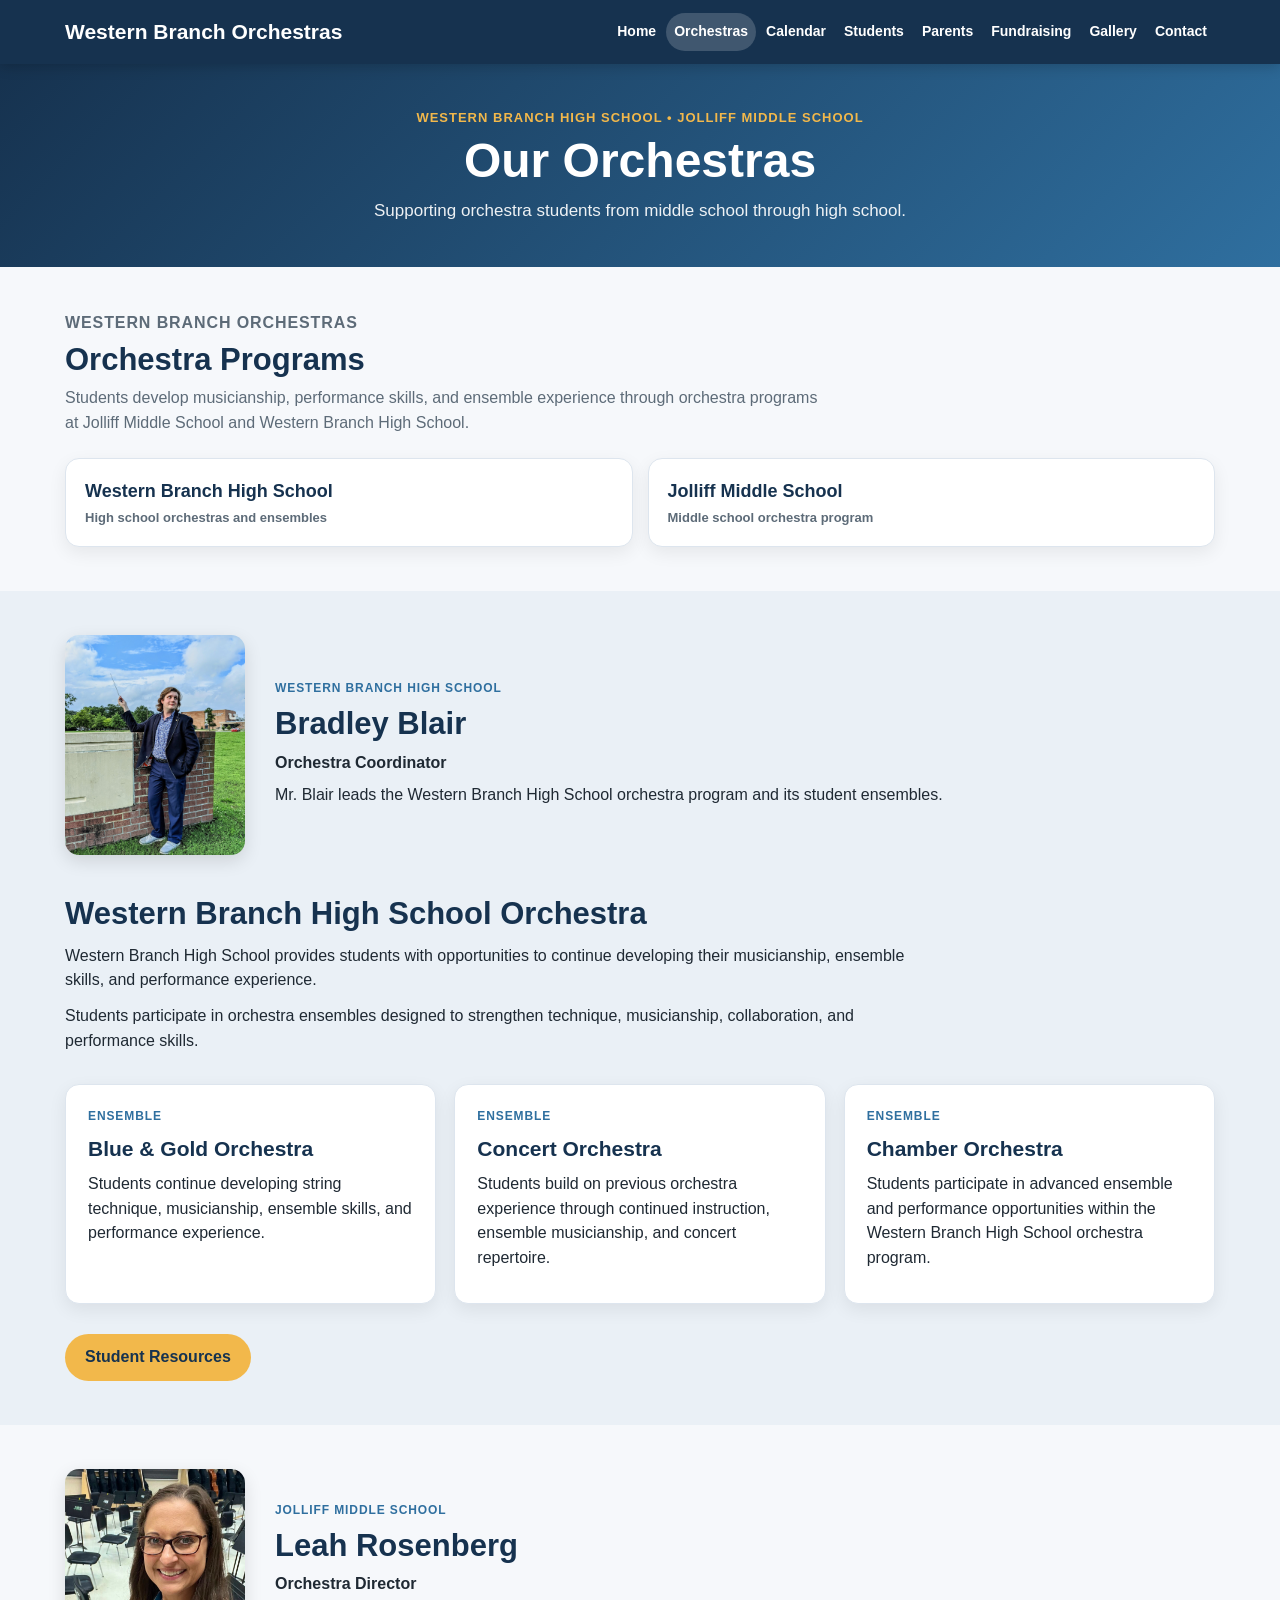
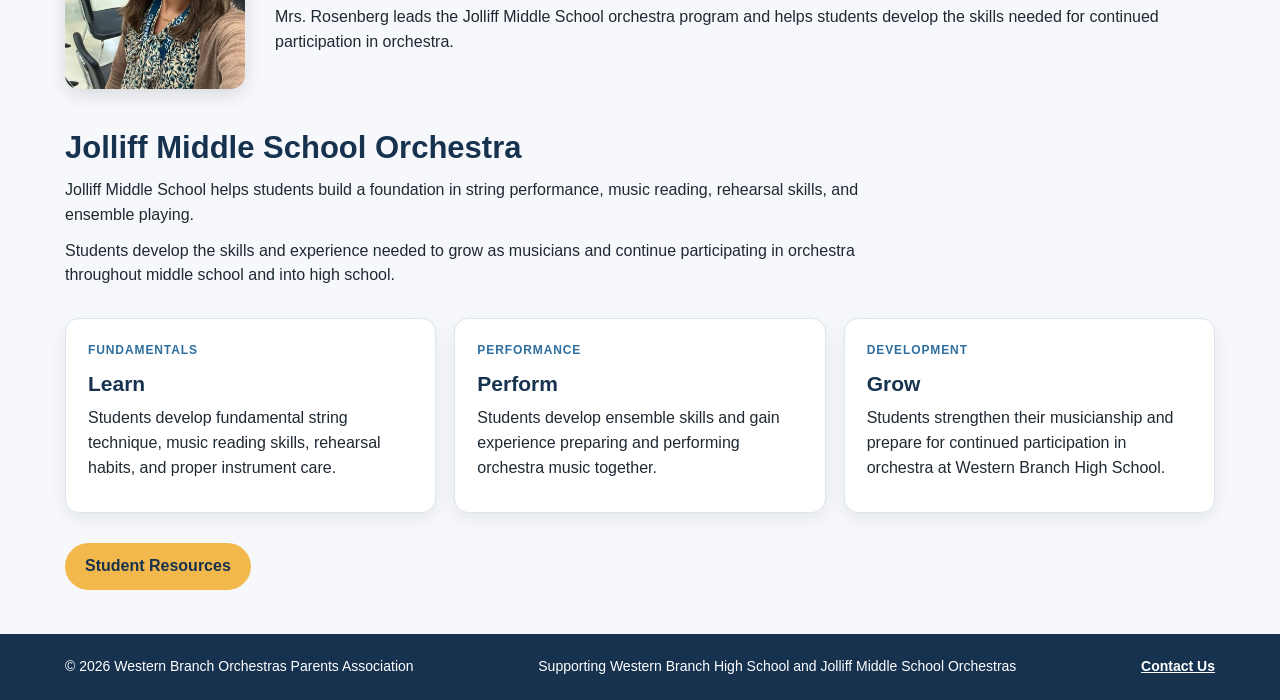
==== about.html @ 6fc70c2a "Update about.html" ====
<!DOCTYPE html>
<html lang="en">

<head>
  <meta charset="UTF-8">
  <meta name="viewport" content="width=device-width, initial-scale=1.0">

  <title>Our Orchestras | Western Branch Orchestras</title>

  <meta
    name="description"
    content="Learn about the Western Branch High School and Jolliff Middle School orchestra programs in Chesapeake, Virginia."
  >

  <link rel="stylesheet" href="css/style.css">

  <style>

    /* ========================================
       ORCHESTRAS PAGE
    ======================================== */

    #wbhs,
    #jolliff {
      scroll-margin-top: 90px;
    }


    /* DIRECTOR SECTION */

    .director-section {
      display: grid;
      grid-template-columns: 180px 1fr;
      gap: 30px;
      align-items: center;
      margin-bottom: 40px;
    }

    .director-photo {
      display: block;
      width: 180px;
      height: 220px;
      object-fit: cover;
      object-position: center;
      border-radius: 14px;
      box-shadow: 0 6px 18px rgba(0, 0, 0, 0.12);
    }

    .director-info h2 {
      margin-top: 5px;
      margin-bottom: 8px;
    }

    .director-info p {
      margin-top: 6px;
      margin-bottom: 8px;
    }

    .director-title {
      font-weight: 700;
    }


    /* PROGRAM INTRO */

    .program-intro {
      max-width: 850px;
      margin-bottom: 30px;
    }

    .program-intro h2 {
      margin-bottom: 12px;
    }


    /* SECTION ACTION */

    .section-action {
      margin-top: 30px;
    }


    /* MOBILE */

    @media (max-width: 650px) {

      #wbhs,
      #jolliff {
        scroll-margin-top: 75px;
      }

      .director-section {
        grid-template-columns: 1fr;
        gap: 18px;
        align-items: start;
        margin-bottom: 30px;
      }

      .director-photo {
        width: 150px;
        height: 185px;
      }

      .director-info h2 {
        font-size: 1.6rem;
      }

    }

  </style>

</head>


<body>


<!-- ========================================
     HEADER
======================================== -->

<header>

  <div class="container header-container">

    <a class="site-title" href="index.html">
      Western Branch Orchestras
    </a>

    <button
      class="menu-toggle"
      onclick="toggleMenu()"
      aria-label="Toggle navigation menu"
      aria-controls="mainNav"
    >
      ☰ Menu
    </button>

    <nav id="mainNav">

      <ul>
        <li><a href="index.html">Home</a></li>
        <li><a class="active" href="about.html">Orchestras</a></li>
        <li><a href="calendar.html">Calendar</a></li>
        <li><a href="students.html">Students</a></li>
        <li><a href="parents.html">Parents</a></li>
        <li><a href="fundraising.html">Fundraising</a></li>
        <li><a href="gallery.html">Gallery</a></li>
        <li><a href="contact.html">Contact</a></li>
      </ul>

    </nav>

  </div>

</header>


<!-- ========================================
     PAGE BANNER
======================================== -->

<section class="page-banner">

  <div class="container">

    <p class="eyebrow">
      Western Branch High School • Jolliff Middle School
    </p>

    <h1>Our Orchestras</h1>

    <p>
      Supporting orchestra students from middle school
      through high school.
    </p>

  </div>

</section>


<main>


  <!-- ========================================
       PROGRAM SELECTION
  ======================================== -->

  <section class="content">

    <div class="container">

      <div class="section-heading">

        <p class="card-label">
          Western Branch Orchestras
        </p>

        <h2>Orchestra Programs</h2>

        <p>
          Students develop musicianship, performance skills,
          and ensemble experience through orchestra programs
          at Jolliff Middle School and Western Branch High School.
        </p>

      </div>


      <div class="quick-links">

        <a href="#wbhs" class="quick-box">

          <span>
            Western Branch High School
          </span>

          <small>
            High school orchestras and ensembles
          </small>

        </a>


        <a href="#jolliff" class="quick-box">

          <span>
            Jolliff Middle School
          </span>

          <small>
            Middle school orchestra program
          </small>

        </a>

      </div>

    </div>

  </section>


  <!-- ========================================
       WESTERN BRANCH HIGH SCHOOL
  ======================================== -->

  <section id="wbhs" class="content alt-bg">

    <div class="container">


      <!-- DIRECTOR -->

      <div class="director-section">

        <img
          class="director-photo"
          src="images/bradley-blair.jpg"
          alt="Bradley Blair, Western Branch High School Orchestra Coordinator"
          loading="lazy"
        >

        <div class="director-info">

          <p class="card-label">
            Western Branch High School
          </p>

          <h2>Bradley Blair</h2>

          <p class="director-title">
            Orchestra Coordinator
          </p>

          <p>
            Mr. Blair leads the Western Branch High School
            orchestra program and its student ensembles.
          </p>

        </div>

      </div>


      <!-- PROGRAM DESCRIPTION -->

      <div class="program-intro">

        <h2>Western Branch High School Orchestra</h2>

        <p>
          Western Branch High School provides students with
          opportunities to continue developing their musicianship,
          ensemble skills, and performance experience.
        </p>

        <p>
          Students participate in orchestra ensembles designed
          to strengthen technique, musicianship, collaboration,
          and performance skills.
        </p>

      </div>


      <!-- ENSEMBLES -->

      <div class="cards">


        <article class="card">

          <p class="card-label">
            Ensemble
          </p>

          <h3>Blue &amp; Gold Orchestra</h3>

          <p>
            Students continue developing string technique,
            musicianship, ensemble skills, and performance
            experience.
          </p>

        </article>


        <article class="card">

          <p class="card-label">
            Ensemble
          </p>

          <h3>Concert Orchestra</h3>

          <p>
            Students build on previous orchestra experience
            through continued instruction, ensemble musicianship,
            and concert repertoire.
          </p>

        </article>


        <article class="card">

          <p class="card-label">
            Ensemble
          </p>

          <h3>Chamber Orchestra</h3>

          <p>
            Students participate in advanced ensemble and
            performance opportunities within the Western Branch
            High School orchestra program.
          </p>

        </article>


      </div>


      <div class="section-action">

        <a class="button" href="students.html">
          Student Resources
        </a>

      </div>


    </div>

  </section>


  <!-- ========================================
       JOLLIFF MIDDLE SCHOOL
  ======================================== -->

  <section id="jolliff" class="content">

    <div class="container">


      <!-- DIRECTOR -->

      <div class="director-section">

        <img
          class="director-photo"
          src="images/leah-rosenberg.jpg"
          alt="Leah Rosenberg, Jolliff Middle School Orchestra Director"
          loading="lazy"
        >

        <div class="director-info">

          <p class="card-label">
            Jolliff Middle School
          </p>

          <h2>Leah Rosenberg</h2>

          <p class="director-title">
            Orchestra Director
          </p>

          <p>
            Mrs. Rosenberg leads the Jolliff Middle School
            orchestra program and helps students develop the
            skills needed for continued participation in orchestra.
          </p>

        </div>

      </div>


      <!-- PROGRAM DESCRIPTION -->

      <div class="program-intro">

        <h2>Jolliff Middle School Orchestra</h2>

        <p>
          Jolliff Middle School helps students build a foundation
          in string performance, music reading, rehearsal skills,
          and ensemble playing.
        </p>

        <p>
          Students develop the skills and experience needed
          to grow as musicians and continue participating in
          orchestra throughout middle school and into high school.
        </p>

      </div>


      <!-- PROGRAM AREAS -->

      <div class="cards">


        <article class="card">

          <p class="card-label">
            Fundamentals
          </p>

          <h3>Learn</h3>

          <p>
            Students develop fundamental string technique,
            music reading skills, rehearsal habits, and proper
            instrument care.
          </p>

        </article>


        <article class="card">

          <p class="card-label">
            Performance
          </p>

          <h3>Perform</h3>

          <p>
            Students develop ensemble skills and gain experience
            preparing and performing orchestra music together.
          </p>

        </article>


        <article class="card">

          <p class="card-label">
            Development
          </p>

          <h3>Grow</h3>

          <p>
            Students strengthen their musicianship and prepare
            for continued participation in orchestra at
            Western Branch High School.
          </p>

        </article>


      </div>


      <div class="section-action">

        <a class="button" href="students.html">
          Student Resources
        </a>

      </div>


    </div>

  </section>


</main>


<!-- ========================================
     FOOTER
======================================== -->

<footer>

  <div class="container footer-container">

    <p>
      © 2026 Western Branch Orchestras Parents Association
    </p>

    <p>
      Supporting Western Branch High School and
      Jolliff Middle School Orchestras
    </p>

    <p>
      <a href="contact.html">
        Contact Us
      </a>
    </p>

  </div>

</footer>


<script src="js/script.js"></script>


</body>

</html>
---- css/style.css ----
:root {
  --navy: #16324f;
  --blue: #2f6f9f;
  --gold: #f2b84b;
  --light: #f6f8fb;
  --white: #ffffff;
  --text: #1f2933;
  --muted: #5d6b78;
  --border: #dde5ee;

  --shadow: 0 6px 18px rgba(0, 0, 0, 0.07);
  --shadow-hover: 0 12px 26px rgba(0, 0, 0, 0.11);

  --radius: 14px;
}


/* ========================================
   GLOBAL
======================================== */

* {
  margin: 0;
  padding: 0;
  box-sizing: border-box;
}

html {
  scroll-behavior: smooth;
}

body {
  font-family: Arial, Helvetica, sans-serif;
  line-height: 1.55;
  background: var(--light);
  color: var(--text);
}

img {
  max-width: 100%;
  height: auto;
  display: block;
}

a {
  color: var(--blue);
}

p {
  margin-bottom: 11px;
}

.container {
  width: 92%;
  max-width: 1150px;
  margin: 0 auto;
}

section[id] {
  scroll-margin-top: 90px;
}


/* ========================================
   HEADER
======================================== */

header {
  background: var(--navy);
  color: var(--white);
  position: sticky;
  top: 0;
  z-index: 1000;
  box-shadow: 0 3px 12px rgba(0, 0, 0, 0.18);
}

.header-container {
  display: flex;
  align-items: center;
  justify-content: space-between;
  gap: 22px;
  padding: 13px 0;
}

.site-title {
  color: var(--white);
  text-decoration: none;
  font-size: 21px;
  font-weight: 800;
  line-height: 1.2;
  white-space: nowrap;
}

nav {
  margin-left: auto;
}

nav ul {
  display: flex;
  align-items: center;
  justify-content: flex-end;
  list-style: none;
  gap: 2px;
}

nav a {
  display: block;
  color: var(--white);
  text-decoration: none;
  font-size: 14px;
  font-weight: 700;
  padding: 8px;
  border-radius: 999px;
  white-space: nowrap;
}

nav a.active {
  background: rgba(255, 255, 255, 0.18);
}

.menu-toggle {
  display: none;
  background: var(--white);
  color: var(--navy);
  border: none;
  padding: 9px 14px;
  border-radius: 999px;
  font-weight: 800;
  cursor: pointer;
}


/* ========================================
   HERO
======================================== */

.hero {
  background: linear-gradient(
    135deg,
    #16324f,
    #234f76
  );
  color: var(--white);
  padding: 68px 0;
}

.hero-grid {
  display: grid;
  grid-template-columns: 1.25fr 1fr;
  gap: 38px;
  align-items: center;
}

.hero-text {
  min-width: 0;
}

.eyebrow {
  color: var(--gold);
  font-size: 14px;
  font-weight: 800;
  text-transform: uppercase;
  letter-spacing: 1px;
  margin-bottom: 9px;
}

.hero h1 {
  max-width: 760px;
  font-size: clamp(40px, 5.5vw, 62px);
  line-height: 1.04;
  margin-bottom: 16px;
}

.hero-subtitle {
  max-width: 700px;
  font-size: 18px;
  line-height: 1.55;
  color: rgba(255, 255, 255, 0.94);
  margin-bottom: 23px;
}

.hero-buttons {
  display: flex;
  gap: 12px;
  flex-wrap: wrap;
}


/* ========================================
   HOME HERO PHOTO
======================================== */

.home-hero-photo {
  overflow: hidden;
  border-radius: var(--radius);
  background: var(--white);
  box-shadow: 0 12px 30px rgba(0, 0, 0, 0.18);
}

.home-hero-photo img {
  display: block;
  width: 100%;
  height: 330px;
  object-fit: cover;
  object-position: center;
}


/* ========================================
   HERO CARD
======================================== */

.hero-card {
  background: rgba(255, 255, 255, 0.97);
  color: var(--text);
  padding: 25px;
  border-radius: var(--radius);
  box-shadow: 0 12px 30px rgba(0, 0, 0, 0.16);
  border-top: 5px solid var(--gold);
}

.hero-card h2 {
  color: var(--navy);
  font-size: 24px;
  line-height: 1.25;
  margin-bottom: 11px;
}

.hero-card p {
  color: var(--text);
}

.hero-card .card-label {
  color: var(--blue);
}

.hero-card .small-text {
  color: var(--muted);
}


/* ========================================
   BUTTONS
======================================== */

.button,
form button {
  display: inline-block;
  background: var(--gold);
  color: var(--navy);
  padding: 11px 20px;
  text-decoration: none;
  border-radius: 999px;
  font-weight: 800;
  border: none;
  cursor: pointer;
}

.button.secondary {
  background: var(--white);
  color: var(--navy);
}


/* ========================================
   PAGE BANNERS
======================================== */

.page-banner {
  background: linear-gradient(
    135deg,
    var(--navy),
    var(--blue)
  );
  color: var(--white);
  padding: 44px 0;
  text-align: center;
}

.page-banner .container {
  max-width: 900px;
}

.page-banner h1,
.page-banner h2 {
  font-size: clamp(34px, 5vw, 48px);
  line-height: 1.1;
  margin-bottom: 10px;
}

.page-banner p {
  font-size: 17px;
  line-height: 1.5;
  color: rgba(255, 255, 255, 0.92);
  margin-bottom: 0;
}

.page-banner .eyebrow {
  color: var(--gold);
  font-size: 13px;
  margin-bottom: 8px;
}


/* ========================================
   CONTENT
======================================== */

.content {
  padding: 44px 0;
}

.alt-bg {
  background: #eaf0f6;
}

.section-heading {
  max-width: 760px;
  margin-bottom: 22px;
}

.section-heading h2,
.content h2 {
  color: var(--navy);
  font-size: 31px;
  line-height: 1.2;
  margin-bottom: 8px;
}

.section-heading p {
  color: var(--muted);
  font-size: 16px;
}

.split-section {
  display: grid;
  grid-template-columns: 1.45fr 1fr;
  gap: 30px;
  align-items: start;
}

.content ul {
  margin-top: 8px;
  margin-bottom: 13px;
  padding-left: 22px;
}

.content li {
  margin-bottom: 5px;
}


/* ========================================
   CARDS
======================================== */

.cards {
  display: grid;
  grid-template-columns: repeat(auto-fit, minmax(245px, 1fr));
  gap: 18px;
}

.card,
.info-box {
  background: var(--white);
  padding: 22px;
  border-radius: var(--radius);
  box-shadow: var(--shadow);
  border: 1px solid var(--border);
}

.card h3,
.info-box h3 {
  color: var(--navy);
  margin-bottom: 9px;
  font-size: 21px;
  line-height: 1.3;
}

.card p,
.info-box p {
  margin-bottom: 10px;
}

.card a:not(.button) {
  font-weight: 700;
}

.card-label {
  color: var(--blue);
  font-weight: 800;
  text-transform: uppercase;
  font-size: 12px;
  letter-spacing: 0.9px;
  margin-bottom: 5px;
}

.card ul,
.info-box ul {
  padding-left: 20px;
}

.card li,
.info-box li {
  margin-bottom: 6px;
}

.info-box {
  border-top: 5px solid var(--gold);
}

.small-text {
  color: var(--muted);
  font-size: 14px;
}


/* ========================================
   DESKTOP HOVER EFFECTS
======================================== */

@media (hover: hover) and (pointer: fine) {

  nav a {
    transition:
      background 0.2s ease,
      transform 0.2s ease;
  }

  nav a:hover {
    background: rgba(255, 255, 255, 0.11);
  }

  .button,
  form button {
    transition:
      transform 0.2s ease,
      box-shadow 0.2s ease,
      background 0.2s ease;
  }

  .button:hover,
  form button:hover {
    transform: translateY(-2px);
    background: #ffd06b;
    box-shadow: 0 5px 14px rgba(0, 0, 0, 0.12);
  }

  .button.secondary:hover {
    background: #f5f7fa;
  }

  .card {
    transition:
      transform 0.2s ease,
      box-shadow 0.2s ease,
      border-color 0.2s ease;
  }

  .card:hover {
    transform: translateY(-3px);
    box-shadow: var(--shadow-hover);
    border-color: #cad7e3;
  }

  .quick-box {
    transition:
      transform 0.2s ease,
      box-shadow 0.2s ease,
      border-color 0.2s ease;
  }

  .quick-box:hover {
    transform: translateY(-3px);
    box-shadow: var(--shadow-hover);
    border-color: var(--blue);
  }

  .event-card {
    transition:
      transform 0.2s ease,
      box-shadow 0.2s ease;
  }

  .event-card:hover {
    transform: translateY(-2px);
    box-shadow: var(--shadow-hover);
  }

  .gallery-item {
    transition:
      transform 0.2s ease,
      box-shadow 0.2s ease;
  }

  .gallery-item:hover {
    transform: translateY(-3px);
    box-shadow: var(--shadow-hover);
  }

}


/* ========================================
   LEADERSHIP LIST
======================================== */

.leadership-list {
  display: grid;
  grid-template-columns: repeat(3, 1fr);
  gap: 20px 30px;
}

.leadership-list p {
  margin-bottom: 0;
}

.leadership-list strong {
  color: var(--navy);
}


/* ========================================
   QUICK LINKS
======================================== */

.quick-links {
  display: grid;
  grid-template-columns: repeat(auto-fit, minmax(220px, 1fr));
  gap: 15px;
}

.quick-box {
  background: var(--white);
  color: var(--navy);
  text-decoration: none;
  padding: 19px;
  border-radius: var(--radius);
  font-weight: 800;
  box-shadow: var(--shadow);
  border: 1px solid var(--border);
}

.quick-box span {
  display: block;
  font-size: 18px;
  margin-bottom: 3px;
}

.quick-box small {
  display: block;
  color: var(--muted);
  font-size: 13px;
  font-weight: 600;
  line-height: 1.35;
}


/* ========================================
   CALENDAR
======================================== */

.event-list {
  display: grid;
  gap: 14px;
}

.event-card {
  display: grid;
  grid-template-columns: 84px 1fr;
  gap: 18px;
  background: var(--white);
  border-radius: var(--radius);
  padding: 18px;
  box-shadow: var(--shadow);
  border: 1px solid var(--border);
}

.event-date-box {
  width: 84px;
  background: var(--navy);
  color: var(--white);
  border-radius: 12px;
  text-align: center;
  overflow: hidden;
  align-self: start;
}

.event-date-box .month {
  display: block;
  background: var(--gold);
  color: var(--navy);
  font-weight: 900;
  padding: 4px;
  text-transform: uppercase;
}

.event-date-box .day {
  display: block;
  font-size: 33px;
  font-weight: 900;
  padding: 7px 9px;
}

.event-details h3 {
  color: var(--navy);
  font-size: 22px;
  margin-bottom: 6px;
}

.event-details p {
  margin-bottom: 5px;
}


/* ========================================
   GALLERY
======================================== */

.gallery-grid {
  display: grid;
  grid-template-columns: repeat(2, 1fr);
  gap: 20px;
  margin-top: 26px;
}

.gallery-item {
  margin: 0;
  background: var(--white);
  border-radius: var(--radius);
  overflow: hidden;
  box-shadow: var(--shadow);
  border: 1px solid var(--border);
}

.gallery-item img {
  display: block;
  width: 100%;
  height: 300px;
  object-fit: cover;
  object-position: center;
}

.gallery-item figcaption {
  padding: 14px 16px;
  font-weight: 800;
  color: var(--navy);
  text-align: center;
}


/* ========================================
   FORMS
======================================== */

form {
  display: flex;
  flex-direction: column;
}

form label {
  margin-top: 12px;
  margin-bottom: 5px;
  font-weight: 800;
  color: var(--navy);
}

form input,
form textarea,
form select {
  width: 100%;
  padding: 12px;
  border: 1px solid var(--border);
  border-radius: 9px;
  font-size: 16px;
  font-family: inherit;
  background: var(--white);
}

form input:focus,
form textarea:focus,
form select:focus {
  outline: 3px solid rgba(47, 111, 159, 0.18);
  border-color: var(--blue);
}

form textarea {
  resize: vertical;
  min-height: 150px;
}

form button {
  margin-top: 18px;
  font-size: 16px;
  align-self: flex-start;
}


/* ========================================
   FOOTER
======================================== */

footer {
  background: var(--navy);
  color: var(--white);
  padding: 22px 0;
}

.footer-container {
  display: flex;
  justify-content: space-between;
  align-items: center;
  gap: 16px;
  flex-wrap: wrap;
}

.footer-container p {
  margin-bottom: 0;
  font-size: 14px;
}

footer a {
  color: var(--white);
  font-weight: 800;
}


/* ========================================
   TABLET
======================================== */

@media (max-width: 1200px) {

  .header-container {
    flex-wrap: wrap;
  }

  .site-title {
    font-size: 19px;
  }

  .menu-toggle {
    display: block;
    margin-left: auto;
  }

  nav {
    display: none;
    width: 100%;
    margin-left: 0;
  }

  nav.show {
    display: block;
  }

  nav ul {
    flex-direction: column;
    align-items: stretch;
    gap: 0;
    padding-top: 8px;
  }

  nav li {
    border-top: 1px solid rgba(255, 255, 255, 0.14);
  }

  nav a {
    display: block;
    padding: 11px 2px;
    border-radius: 0;
    font-size: 15px;
  }

  .hero {
    padding: 52px 0;
  }

  .hero-grid,
  .split-section {
    grid-template-columns: 1fr;
  }

  .hero-grid {
    gap: 25px;
  }

  .hero h1 {
    font-size: 42px;
  }

  .home-hero-photo {
    max-width: 700px;
  }

  .home-hero-photo img {
    height: auto;
    max-height: 500px;
    object-fit: contain;
  }

  .hero-card {
    max-width: 650px;
  }

  .content {
    padding: 36px 0;
  }

  .section-heading h2,
  .content h2 {
    font-size: 28px;
  }

  .leadership-list {
    grid-template-columns: repeat(2, 1fr);
  }

}


/* ========================================
   SMALL MOBILE
======================================== */

@media (max-width: 600px) {

  body {
    line-height: 1.45;
  }

  p {
    margin-bottom: 8px;
  }

  .container {
    width: 90%;
  }


  /* HEADER */

  .header-container {
    padding: 9px 0;
  }

  .site-title {
    font-size: 17px;
    max-width: 66%;
    white-space: normal;
  }

  .menu-toggle {
    font-size: 13px;
    padding: 7px 11px;
  }

  nav ul {
    padding-top: 7px;
  }

  nav a {
    padding: 9px 2px;
    font-size: 14px;
  }


  /* HERO */

  .hero {
    padding: 30px 0;
  }

  .hero-grid {
    gap: 18px;
  }

  .eyebrow {
    font-size: 11px;
    letter-spacing: 0.7px;
    margin-bottom: 6px;
  }

  .hero h1 {
    font-size: 33px;
    margin-bottom: 10px;
  }

  .hero-subtitle {
    font-size: 15px;
    line-height: 1.45;
    margin-bottom: 16px;
  }

  .hero-buttons {
    flex-direction: column;
    gap: 8px;
  }

  .button {
    width: 100%;
    text-align: center;
    padding: 10px 17px;
  }

  .home-hero-photo {
    margin-top: 0;
  }

  .home-hero-photo img {
    width: 100%;
    height: auto;
    min-height: 0;
    object-fit: contain;
  }

  .hero-card {
    padding: 17px;
  }


  /* PAGE BANNER */

  .page-banner {
    padding: 24px 0;
  }

  .page-banner .eyebrow {
    font-size: 10px;
    margin-bottom: 5px;
  }

  .page-banner h1,
  .page-banner h2 {
    font-size: 29px;
    margin-bottom: 6px;
  }

  .page-banner p {
    font-size: 14px;
    line-height: 1.4;
  }


  /* CONTENT */

  .content {
    padding: 24px 0;
  }

  .section-heading {
    margin-bottom: 14px;
  }

  .section-heading h2,
  .content h2 {
    font-size: 24px;
    margin-bottom: 5px;
  }

  .section-heading p {
    font-size: 14px;
  }

  .split-section {
    gap: 16px;
  }


  /* CARDS */

  .cards,
  .quick-links {
    grid-template-columns: 1fr;
    gap: 10px;
  }

  .card,
  .info-box {
    padding: 16px;
  }

  .card h3,
  .info-box h3 {
    font-size: 19px;
    margin-bottom: 6px;
  }

  .card p,
  .info-box p {
    margin-bottom: 7px;
  }

  .card-label {
    font-size: 10px;
    margin-bottom: 3px;
  }


  /* QUICK LINKS */

  .quick-box {
    padding: 14px 16px;
  }

  .quick-box span {
    font-size: 17px;
    margin-bottom: 1px;
  }

  .quick-box small {
    font-size: 12px;
    line-height: 1.25;
  }


  /* LEADERSHIP */

  .leadership-list {
    grid-template-columns: repeat(2, 1fr);
    gap: 14px 18px;
  }

  .leadership-list p {
    font-size: 14px;
  }


  /* CALENDAR */

  .event-list {
    gap: 10px;
  }

  .event-card {
    grid-template-columns: 66px 1fr;
    gap: 12px;
    padding: 13px;
  }

  .event-date-box {
    width: 66px;
  }

  .event-date-box .month {
    font-size: 11px;
    padding: 3px;
  }

  .event-date-box .day {
    font-size: 26px;
    padding: 5px;
  }

  .event-details h3 {
    font-size: 18px;
    margin-bottom: 3px;
  }

  .event-details p {
    font-size: 13px;
    margin-bottom: 3px;
  }


  /* GALLERY */

  .gallery-grid {
    grid-template-columns: 1fr;
    gap: 13px;
    margin-top: 16px;
  }

  .gallery-item img {
    width: 100%;
    height: auto;
    object-fit: contain;
  }

  .gallery-item figcaption {
    padding: 10px 13px;
    font-size: 14px;
  }


  /* FORMS */

  form button {
    width: 100%;
  }


  /* FOOTER */

  footer {
    padding: 16px 0;
  }

  .footer-container {
    flex-direction: column;
    text-align: center;
    gap: 4px;
  }

  .footer-container p {
    font-size: 12px;
    line-height: 1.35;
  }

}


/* ========================================
   VERY SMALL MOBILE
======================================== */

@media (max-width: 380px) {

  .hero h1 {
    font-size: 29px;
  }

  .page-banner h1,
  .page-banner h2 {
    font-size: 27px;
  }

  .site-title {
    font-size: 16px;
  }

  .leadership-list {
    grid-template-columns: 1fr;
    gap: 11px;
  }

  .event-card {
    grid-template-columns: 60px 1fr;
    gap: 10px;
  }

  .event-date-box {
    width: 60px;
  }

  .event-date-box .day {
    font-size: 24px;
  }

}
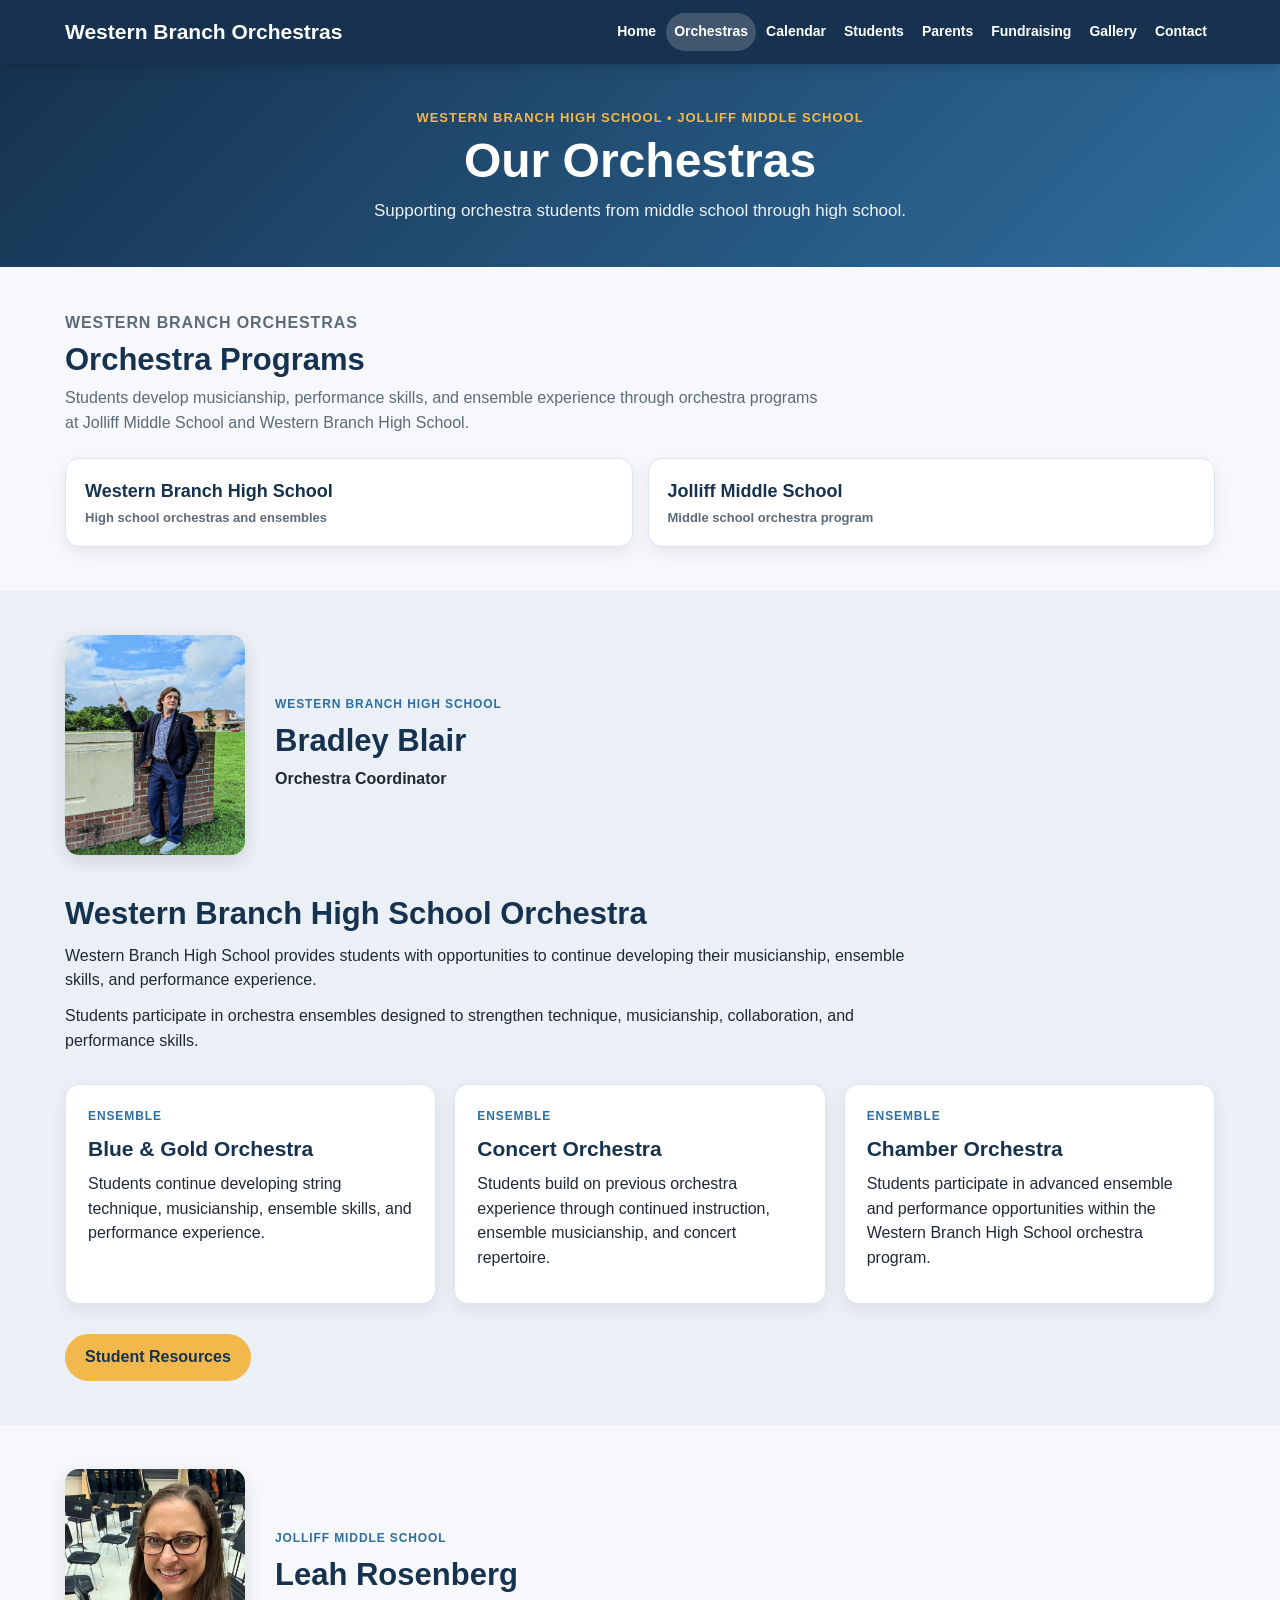
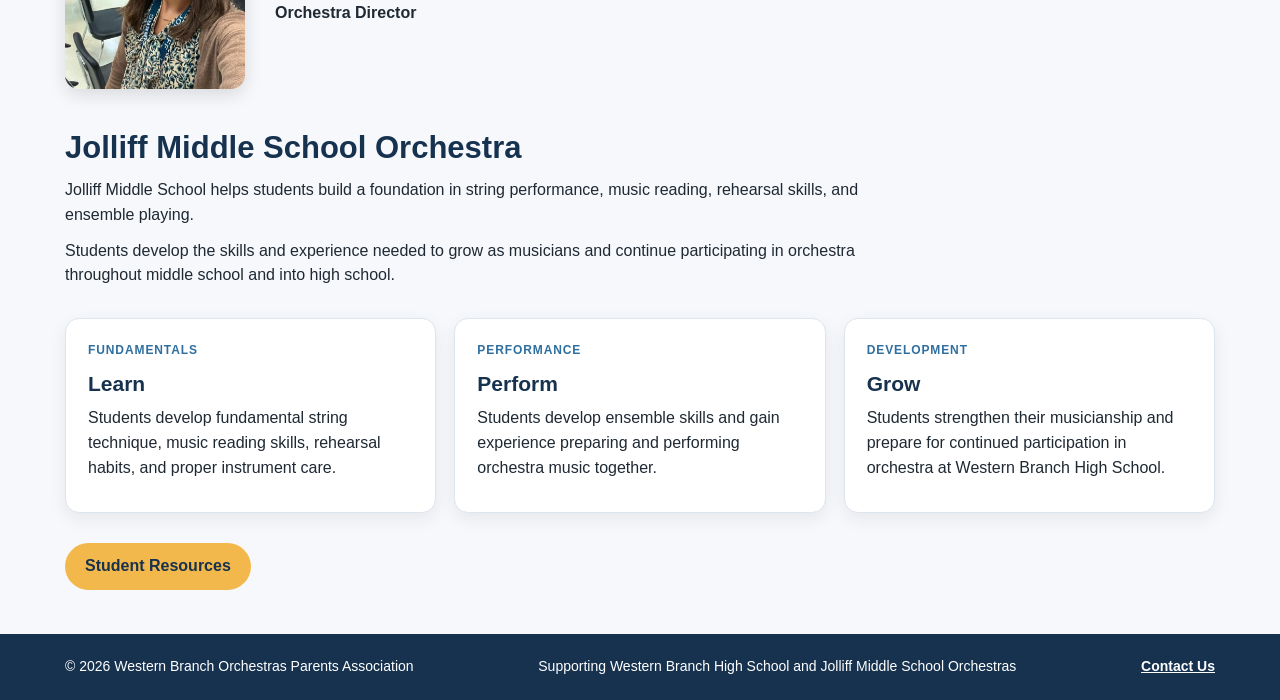
==== commit 3648d487: "Remove orchestra coordinator and director descriptions Removed descriptions for orchestra coordinato" ====
--- a/about.html
+++ b/about.html
@@ -274,11 +274,6 @@
             Orchestra Coordinator
           </p>
 
-          <p>
-            Mr. Blair leads the Western Branch High School
-            orchestra program and its student ensembles.
-          </p>
-
         </div>
 
       </div>
@@ -410,11 +405,6 @@
             Orchestra Director
           </p>
 
-          <p>
-            Mrs. Rosenberg leads the Jolliff Middle School
-            orchestra program and helps students develop the
-            skills needed for continued participation in orchestra.
-          </p>
 
         </div>
 
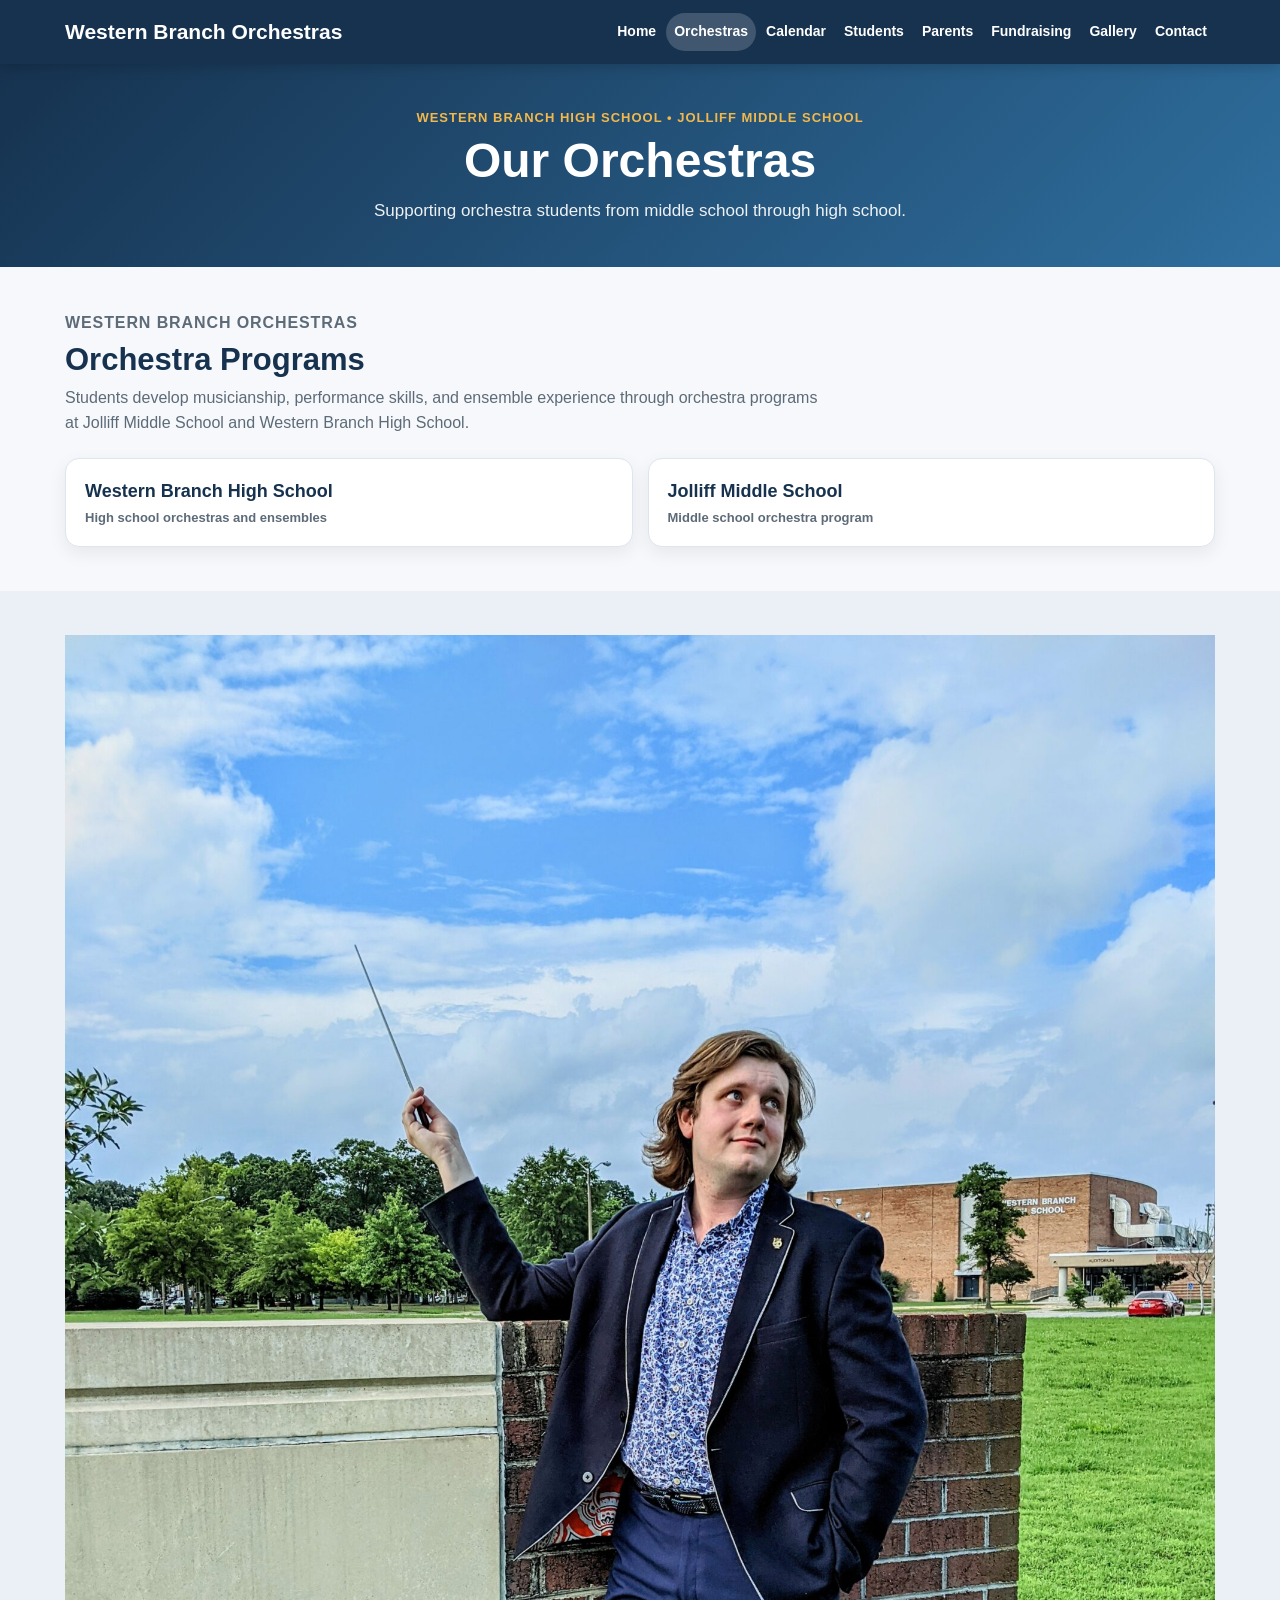
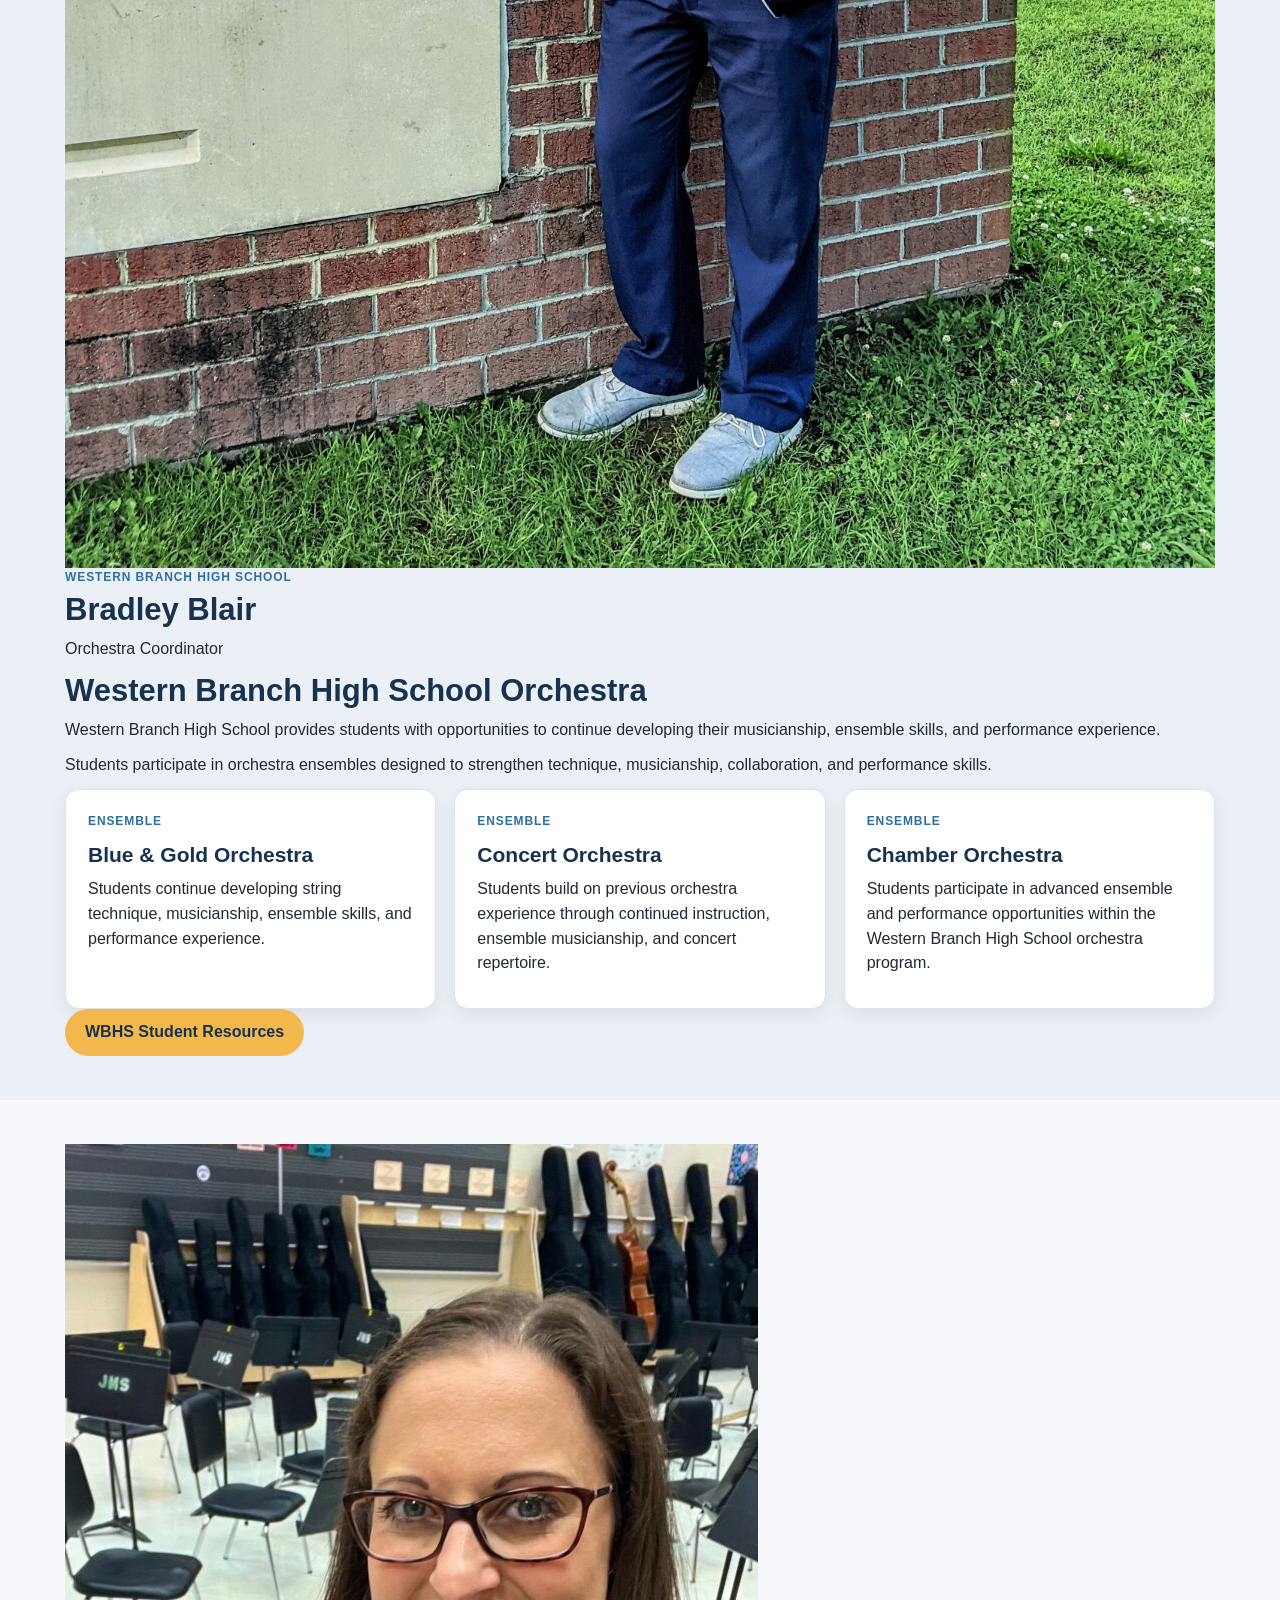
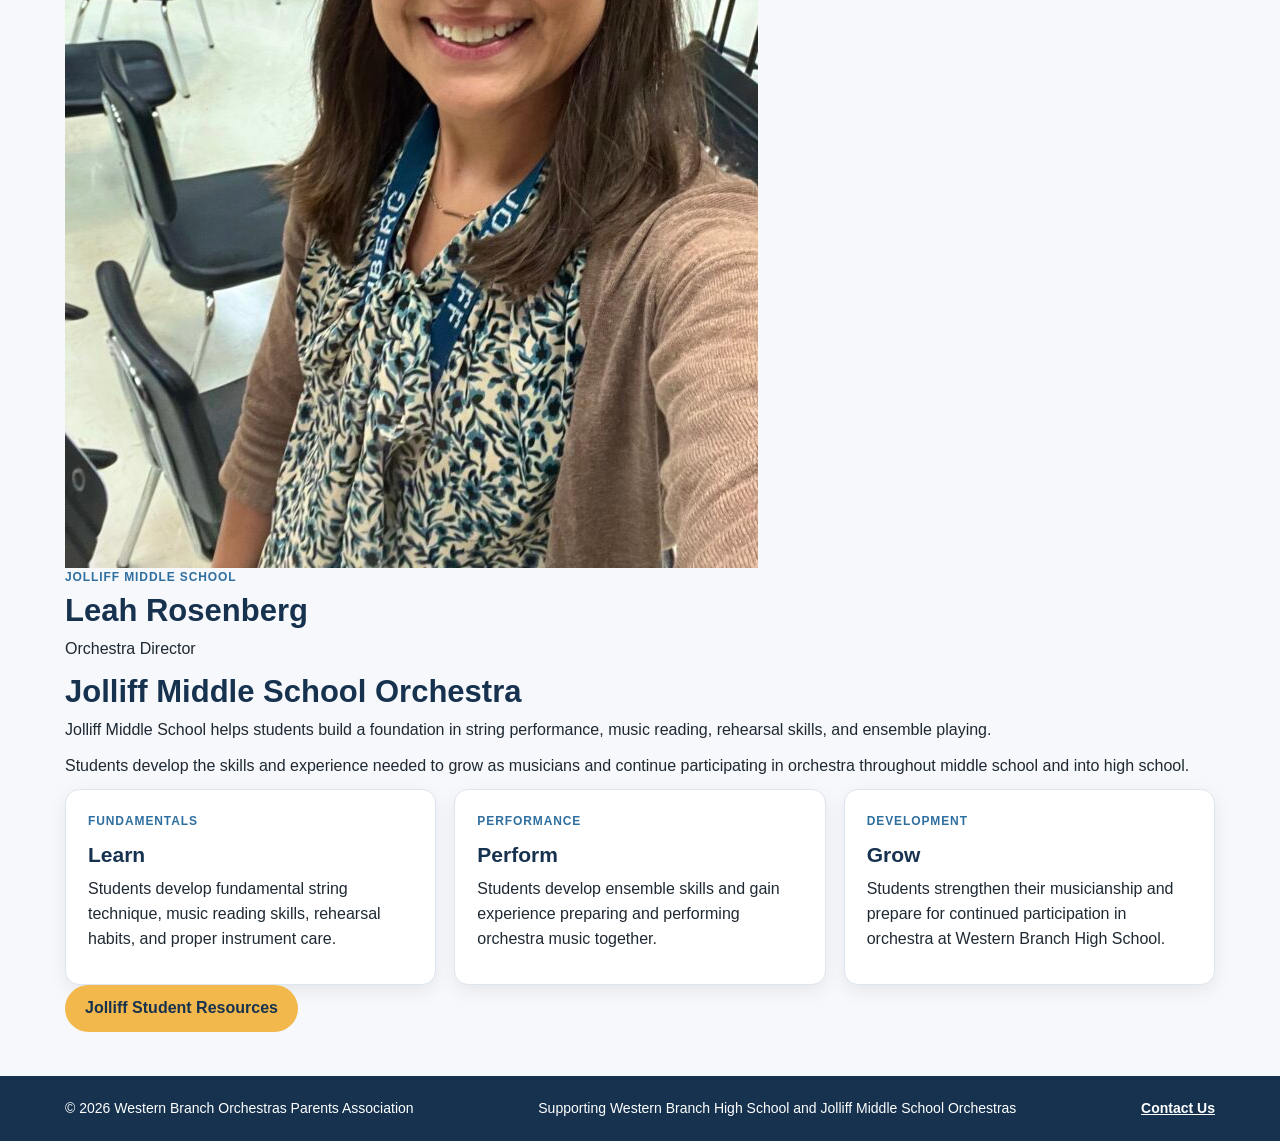
==== commit f64bd976: "Clean up about.html and update student resource links Removed unused CSS styles and updated resource" ====
--- a/about.html
+++ b/about.html
@@ -13,102 +13,6 @@
   >
 
   <link rel="stylesheet" href="css/style.css">
-
-  <style>
-
-    /* ========================================
-       ORCHESTRAS PAGE
-    ======================================== */
-
-    #wbhs,
-    #jolliff {
-      scroll-margin-top: 90px;
-    }
-
-
-    /* DIRECTOR SECTION */
-
-    .director-section {
-      display: grid;
-      grid-template-columns: 180px 1fr;
-      gap: 30px;
-      align-items: center;
-      margin-bottom: 40px;
-    }
-
-    .director-photo {
-      display: block;
-      width: 180px;
-      height: 220px;
-      object-fit: cover;
-      object-position: center;
-      border-radius: 14px;
-      box-shadow: 0 6px 18px rgba(0, 0, 0, 0.12);
-    }
-
-    .director-info h2 {
-      margin-top: 5px;
-      margin-bottom: 8px;
-    }
-
-    .director-info p {
-      margin-top: 6px;
-      margin-bottom: 8px;
-    }
-
-    .director-title {
-      font-weight: 700;
-    }
-
-
-    /* PROGRAM INTRO */
-
-    .program-intro {
-      max-width: 850px;
-      margin-bottom: 30px;
-    }
-
-    .program-intro h2 {
-      margin-bottom: 12px;
-    }
-
-
-    /* SECTION ACTION */
-
-    .section-action {
-      margin-top: 30px;
-    }
-
-
-    /* MOBILE */
-
-    @media (max-width: 650px) {
-
-      #wbhs,
-      #jolliff {
-        scroll-margin-top: 75px;
-      }
-
-      .director-section {
-        grid-template-columns: 1fr;
-        gap: 18px;
-        align-items: start;
-        margin-bottom: 30px;
-      }
-
-      .director-photo {
-        width: 150px;
-        height: 185px;
-      }
-
-      .director-info h2 {
-        font-size: 1.6rem;
-      }
-
-    }
-
-  </style>
-
 </head>
 
 
@@ -304,7 +208,6 @@
 
       <div class="cards">
 
-
         <article class="card">
 
           <p class="card-label">
@@ -355,14 +258,13 @@
 
         </article>
 
-
       </div>
 
 
       <div class="section-action">
 
-        <a class="button" href="students.html">
-          Student Resources
+        <a class="button" href="students.html#wbhs">
+          WBHS Student Resources
         </a>
 
       </div>
@@ -405,7 +307,6 @@
             Orchestra Director
           </p>
 
-
         </div>
 
       </div>
@@ -436,7 +337,6 @@
 
       <div class="cards">
 
-
         <article class="card">
 
           <p class="card-label">
@@ -486,14 +386,13 @@
 
         </article>
 
-
       </div>
 
 
       <div class="section-action">
 
-        <a class="button" href="students.html">
-          Student Resources
+        <a class="button" href="students.html#jolliff">
+          Jolliff Student Resources
         </a>
 
       </div>
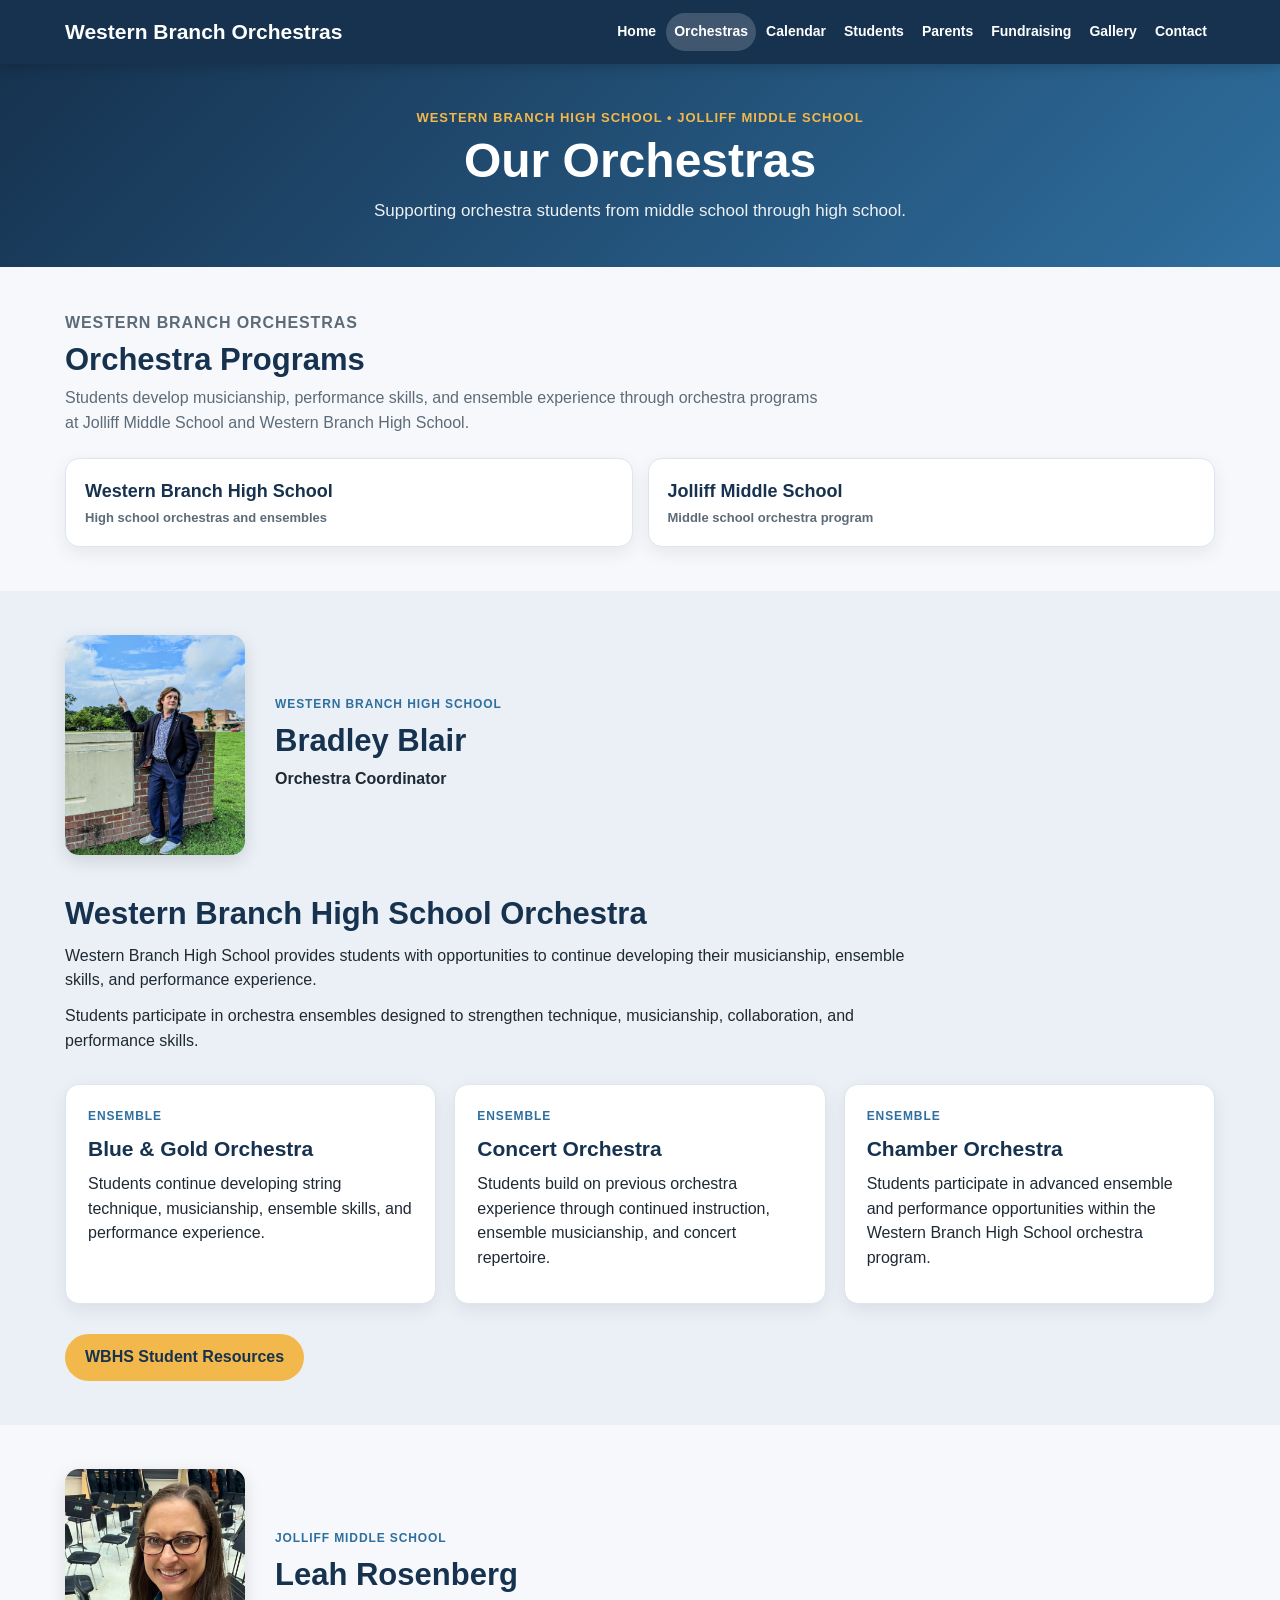
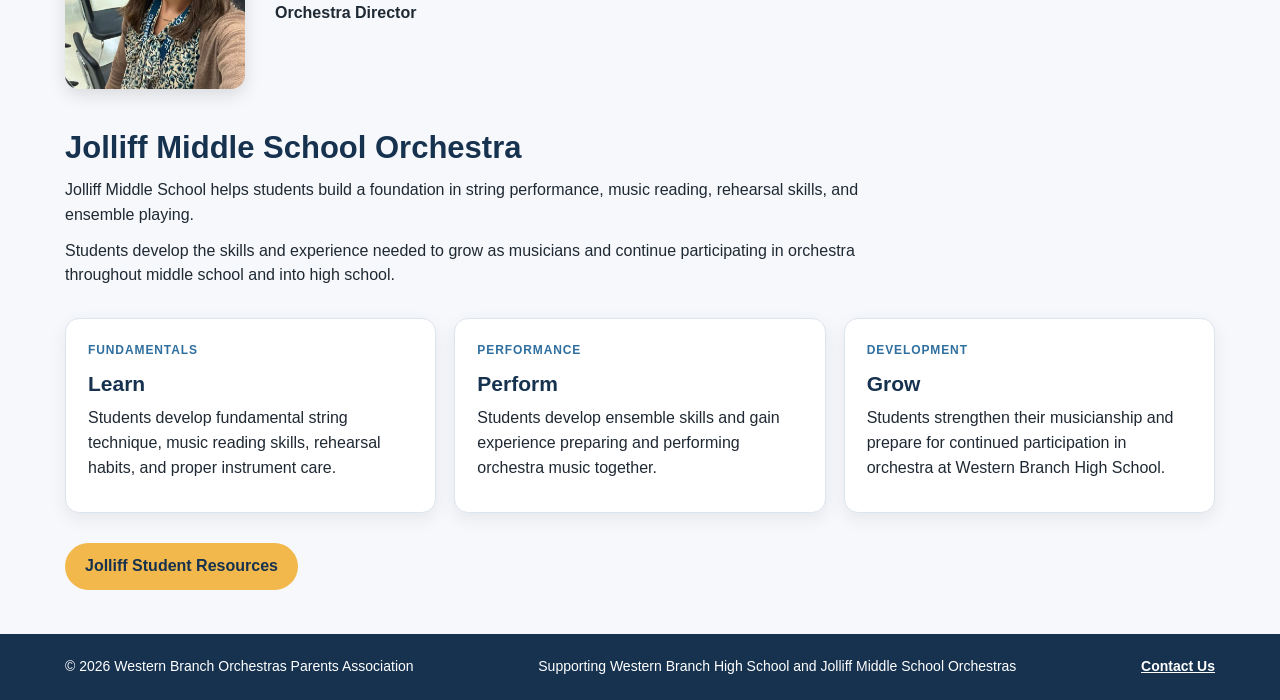
==== commit 0695d8b1: "Add newline before closing html tag Fix missing newline before closing html tag." ====
--- a/about.html
+++ b/about.html
@@ -35,6 +35,7 @@
       class="menu-toggle"
       onclick="toggleMenu()"
       aria-label="Toggle navigation menu"
+      aria-expanded="false"
       aria-controls="mainNav"
     >
       ☰ Menu
--- a/css/style.css
+++ b/css/style.css
@@ -697,6 +697,56 @@
 
 
 /* ========================================
+   ORCHESTRAS PAGE
+======================================== */
+
+.director-section {
+  display: grid;
+  grid-template-columns: 180px 1fr;
+  gap: 30px;
+  align-items: center;
+  margin-bottom: 40px;
+}
+
+.director-photo {
+  display: block;
+  width: 180px;
+  height: 220px;
+  object-fit: cover;
+  object-position: center;
+  border-radius: var(--radius);
+  box-shadow: 0 6px 18px rgba(0, 0, 0, 0.12);
+}
+
+.director-info h2 {
+  margin-top: 5px;
+  margin-bottom: 8px;
+}
+
+.director-info p {
+  margin-top: 6px;
+  margin-bottom: 8px;
+}
+
+.director-title {
+  font-weight: 700;
+}
+
+.program-intro {
+  max-width: 850px;
+  margin-bottom: 30px;
+}
+
+.program-intro h2 {
+  margin-bottom: 12px;
+}
+
+.section-action {
+  margin-top: 30px;
+}
+
+
+/* ========================================
    FOOTER
 ======================================== */
 
@@ -726,7 +776,7 @@
 
 
 /* ========================================
-   TABLET
+   TABLET / MOBILE NAVIGATION
 ======================================== */
 
 @media (max-width: 1200px) {
@@ -820,6 +870,36 @@
 
 
 /* ========================================
+   ORCHESTRAS PAGE MOBILE
+======================================== */
+
+@media (max-width: 650px) {
+
+  #wbhs,
+  #jolliff {
+    scroll-margin-top: 75px;
+  }
+
+  .director-section {
+    grid-template-columns: 1fr;
+    gap: 18px;
+    align-items: start;
+    margin-bottom: 30px;
+  }
+
+  .director-photo {
+    width: 150px;
+    height: 185px;
+  }
+
+  .director-info h2 {
+    font-size: 1.6rem;
+  }
+
+}
+
+
+/* ========================================
    SMALL MOBILE
 ======================================== */
 
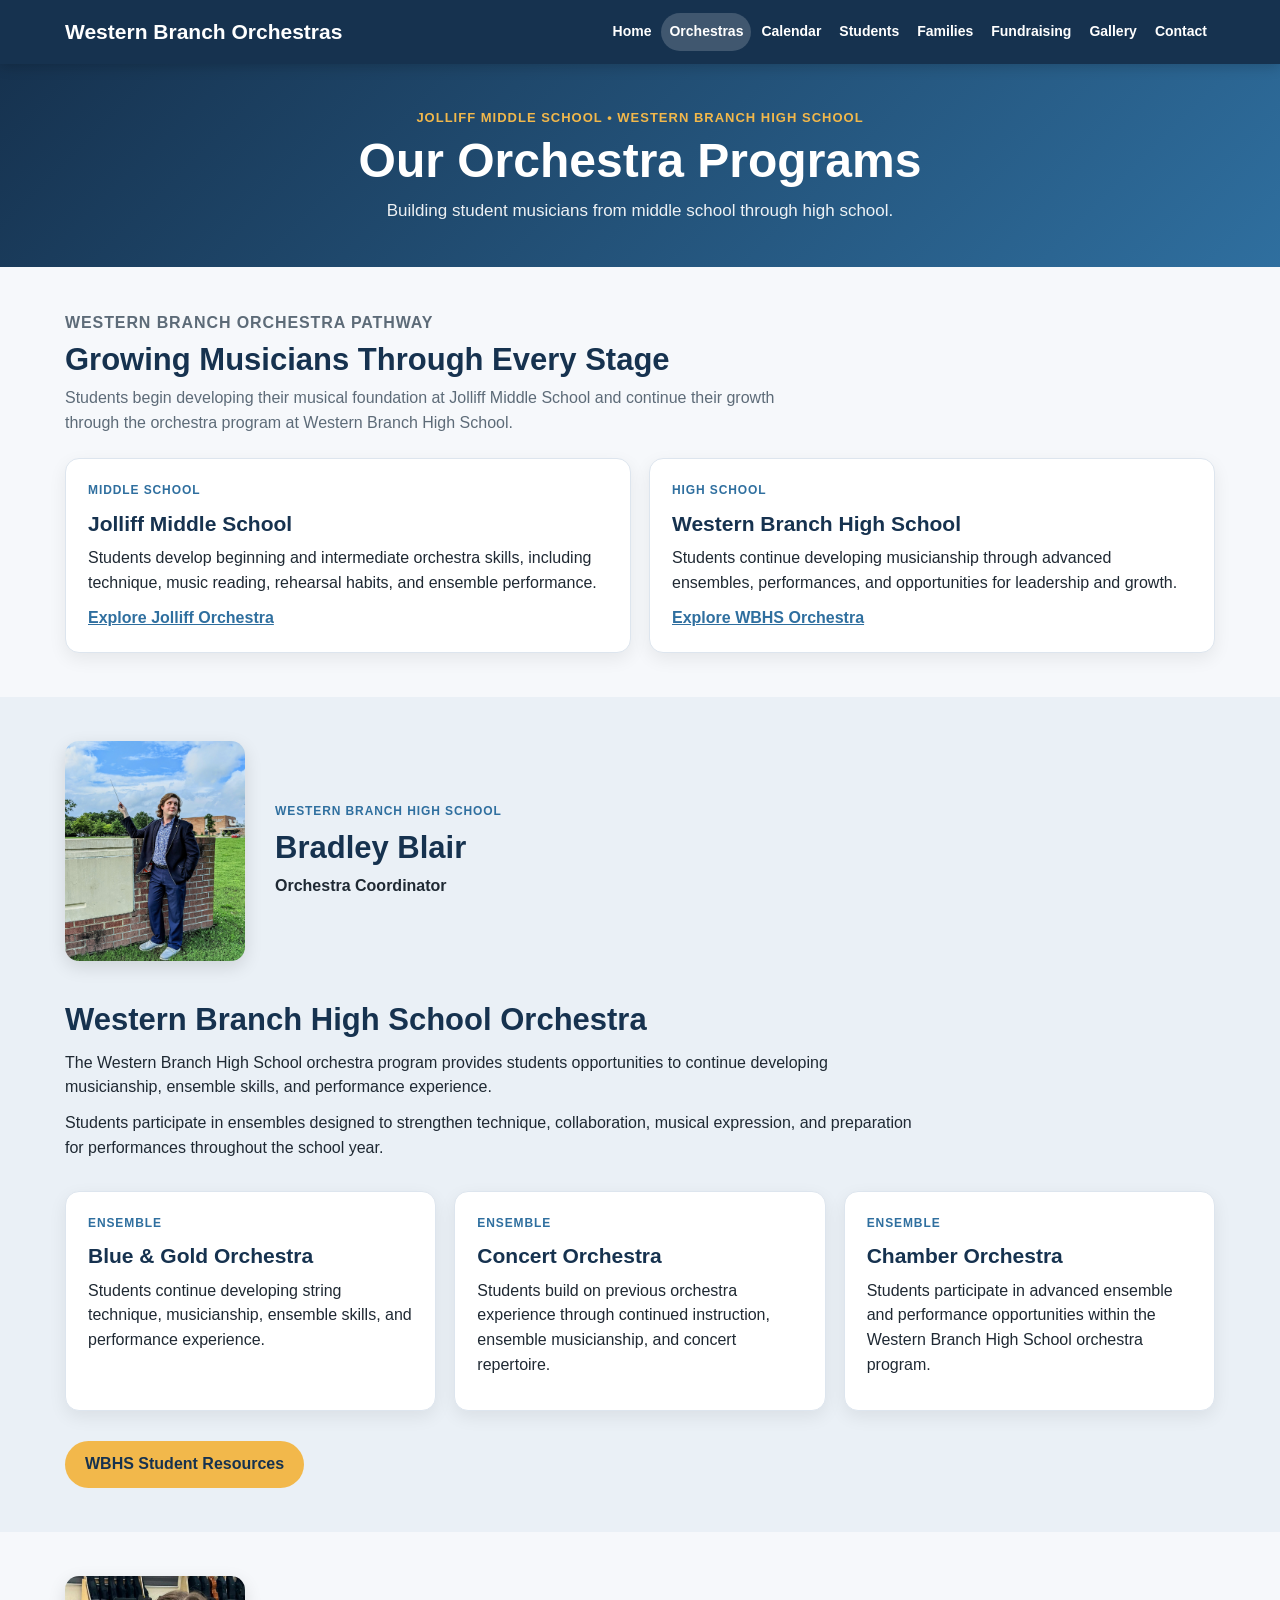
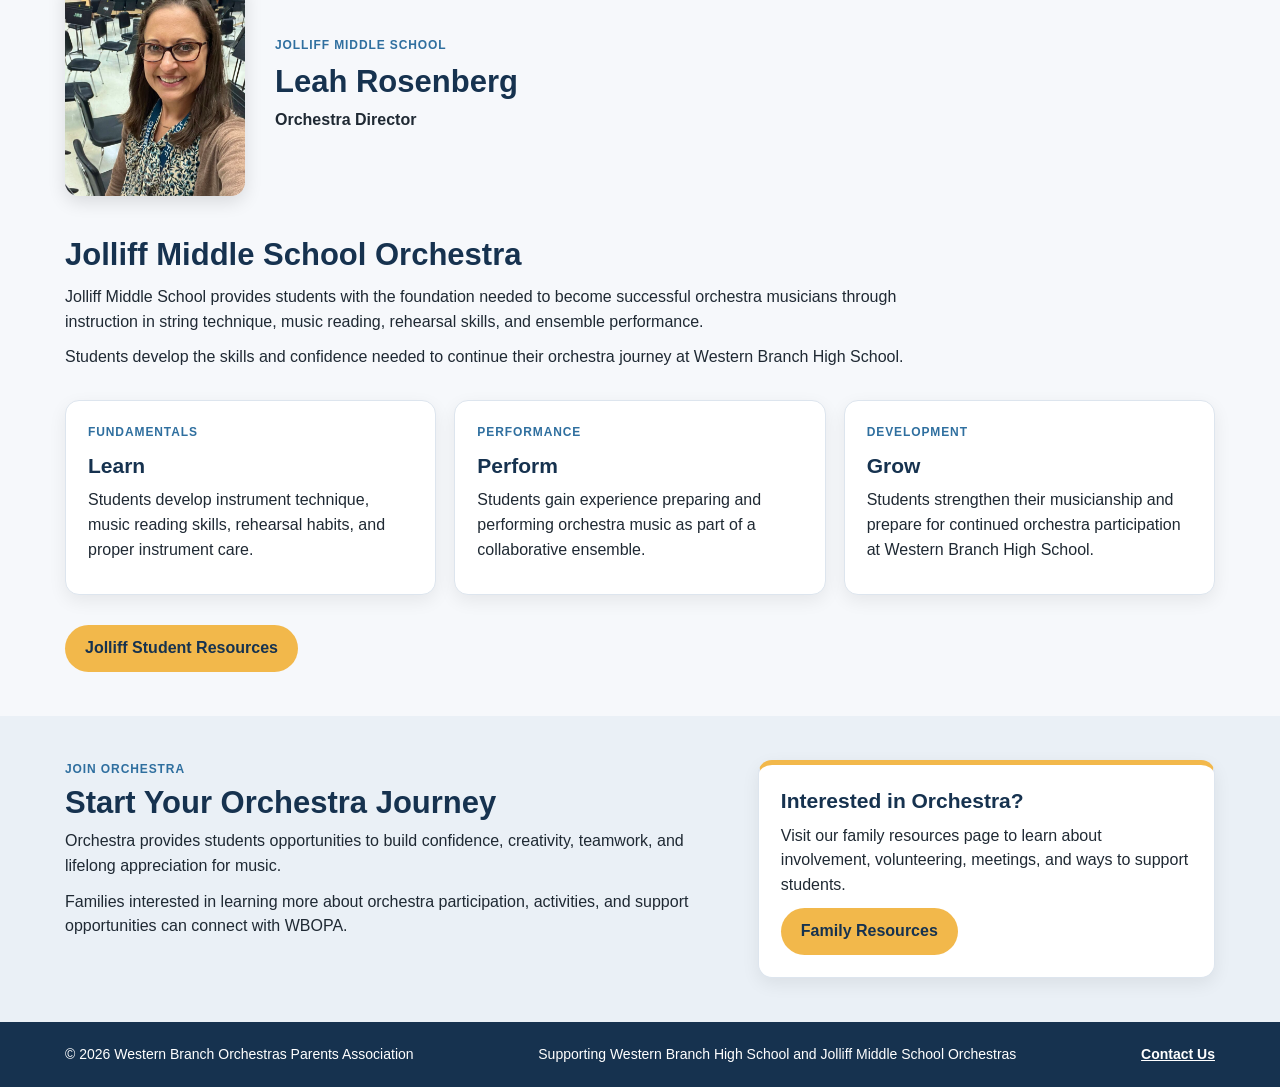
==== commit e40dc881: "Revise about.html with updated metadata and content Updated metadata and content for the about page," ====
--- a/about.html
+++ b/about.html
@@ -2,439 +2,648 @@
 <html lang="en">
 
 <head>
-  <meta charset="UTF-8">
-  <meta name="viewport" content="width=device-width, initial-scale=1.0">
-
-  <title>Our Orchestras | Western Branch Orchestras</title>
-
-  <meta
-    name="description"
-    content="Learn about the Western Branch High School and Jolliff Middle School orchestra programs in Chesapeake, Virginia."
-  >
-
-  <link rel="stylesheet" href="css/style.css">
+
+<meta charset="UTF-8">
+<meta name="viewport" content="width=device-width, initial-scale=1.0">
+
+<title>Western Branch Orchestra Programs | WBHS & Jolliff Middle School</title>
+
+<meta
+name="description"
+content="Explore the Western Branch High School and Jolliff Middle School orchestra programs in Chesapeake, Virginia. Learn about ensembles, directors, and the student pathway from middle school to high school orchestra."
+>
+
+<link rel="stylesheet" href="css/style.css">
+
 </head>
 
 
 <body>
 
 
-<!-- ========================================
-     HEADER
-======================================== -->
-
 <header>
 
-  <div class="container header-container">
-
-    <a class="site-title" href="index.html">
-      Western Branch Orchestras
-    </a>
-
-    <button
-      class="menu-toggle"
-      onclick="toggleMenu()"
-      aria-label="Toggle navigation menu"
-      aria-expanded="false"
-      aria-controls="mainNav"
-    >
-      ☰ Menu
-    </button>
-
-    <nav id="mainNav">
-
-      <ul>
-        <li><a href="index.html">Home</a></li>
-        <li><a class="active" href="about.html">Orchestras</a></li>
-        <li><a href="calendar.html">Calendar</a></li>
-        <li><a href="students.html">Students</a></li>
-        <li><a href="parents.html">Parents</a></li>
-        <li><a href="fundraising.html">Fundraising</a></li>
-        <li><a href="gallery.html">Gallery</a></li>
-        <li><a href="contact.html">Contact</a></li>
-      </ul>
-
-    </nav>
-
-  </div>
+<div class="container header-container">
+
+<a class="site-title" href="index.html">
+Western Branch Orchestras
+</a>
+
+
+<button
+class="menu-toggle"
+onclick="toggleMenu()"
+aria-label="Toggle navigation menu"
+aria-expanded="false"
+aria-controls="mainNav">
+
+☰ Menu
+
+</button>
+
+
+<nav id="mainNav">
+
+<ul>
+
+<li><a href="index.html">Home</a></li>
+<li><a class="active" href="about.html">Orchestras</a></li>
+<li><a href="calendar.html">Calendar</a></li>
+<li><a href="students.html">Students</a></li>
+<li><a href="parents.html">Families</a></li>
+<li><a href="fundraising.html">Fundraising</a></li>
+<li><a href="gallery.html">Gallery</a></li>
+<li><a href="contact.html">Contact</a></li>
+
+</ul>
+
+</nav>
+
+</div>
 
 </header>
 
 
-<!-- ========================================
-     PAGE BANNER
-======================================== -->
 
 <section class="page-banner">
 
-  <div class="container">
-
-    <p class="eyebrow">
-      Western Branch High School • Jolliff Middle School
-    </p>
-
-    <h1>Our Orchestras</h1>
-
-    <p>
-      Supporting orchestra students from middle school
-      through high school.
-    </p>
-
-  </div>
+<div class="container">
+
+<p class="eyebrow">
+Jolliff Middle School • Western Branch High School
+</p>
+
+
+<h1>
+Our Orchestra Programs
+</h1>
+
+
+<p>
+Building student musicians from middle school through high school.
+</p>
+
+
+</div>
 
 </section>
 
 
+
 <main>
 
 
-  <!-- ========================================
-       PROGRAM SELECTION
-  ======================================== -->
-
-  <section class="content">
-
-    <div class="container">
-
-      <div class="section-heading">
-
-        <p class="card-label">
-          Western Branch Orchestras
-        </p>
-
-        <h2>Orchestra Programs</h2>
-
-        <p>
-          Students develop musicianship, performance skills,
-          and ensemble experience through orchestra programs
-          at Jolliff Middle School and Western Branch High School.
-        </p>
-
-      </div>
-
-
-      <div class="quick-links">
-
-        <a href="#wbhs" class="quick-box">
-
-          <span>
-            Western Branch High School
-          </span>
-
-          <small>
-            High school orchestras and ensembles
-          </small>
-
-        </a>
-
-
-        <a href="#jolliff" class="quick-box">
-
-          <span>
-            Jolliff Middle School
-          </span>
-
-          <small>
-            Middle school orchestra program
-          </small>
-
-        </a>
-
-      </div>
-
-    </div>
-
-  </section>
-
-
-  <!-- ========================================
-       WESTERN BRANCH HIGH SCHOOL
-  ======================================== -->
-
-  <section id="wbhs" class="content alt-bg">
-
-    <div class="container">
-
-
-      <!-- DIRECTOR -->
-
-      <div class="director-section">
-
-        <img
-          class="director-photo"
-          src="images/bradley-blair.jpg"
-          alt="Bradley Blair, Western Branch High School Orchestra Coordinator"
-          loading="lazy"
-        >
-
-        <div class="director-info">
-
-          <p class="card-label">
-            Western Branch High School
-          </p>
-
-          <h2>Bradley Blair</h2>
-
-          <p class="director-title">
-            Orchestra Coordinator
-          </p>
-
-        </div>
-
-      </div>
-
-
-      <!-- PROGRAM DESCRIPTION -->
-
-      <div class="program-intro">
-
-        <h2>Western Branch High School Orchestra</h2>
-
-        <p>
-          Western Branch High School provides students with
-          opportunities to continue developing their musicianship,
-          ensemble skills, and performance experience.
-        </p>
-
-        <p>
-          Students participate in orchestra ensembles designed
-          to strengthen technique, musicianship, collaboration,
-          and performance skills.
-        </p>
-
-      </div>
-
-
-      <!-- ENSEMBLES -->
-
-      <div class="cards">
-
-        <article class="card">
-
-          <p class="card-label">
-            Ensemble
-          </p>
-
-          <h3>Blue &amp; Gold Orchestra</h3>
-
-          <p>
-            Students continue developing string technique,
-            musicianship, ensemble skills, and performance
-            experience.
-          </p>
-
-        </article>
-
-
-        <article class="card">
-
-          <p class="card-label">
-            Ensemble
-          </p>
-
-          <h3>Concert Orchestra</h3>
-
-          <p>
-            Students build on previous orchestra experience
-            through continued instruction, ensemble musicianship,
-            and concert repertoire.
-          </p>
-
-        </article>
-
-
-        <article class="card">
-
-          <p class="card-label">
-            Ensemble
-          </p>
-
-          <h3>Chamber Orchestra</h3>
-
-          <p>
-            Students participate in advanced ensemble and
-            performance opportunities within the Western Branch
-            High School orchestra program.
-          </p>
-
-        </article>
-
-      </div>
-
-
-      <div class="section-action">
-
-        <a class="button" href="students.html#wbhs">
-          WBHS Student Resources
-        </a>
-
-      </div>
-
-
-    </div>
-
-  </section>
-
-
-  <!-- ========================================
-       JOLLIFF MIDDLE SCHOOL
-  ======================================== -->
+
+<section class="content">
+
+<div class="container">
+
+
+<div class="section-heading">
+
+
+<p class="card-label">
+Western Branch Orchestra Pathway
+</p>
+
+
+<h2>
+Growing Musicians Through Every Stage
+</h2>
+
+
+<p>
+
+Students begin developing their musical foundation at Jolliff Middle School and continue their growth through the orchestra program at Western Branch High School.
+
+</p>
+
+
+</div>
+
+
+
+<div class="cards">
+
+
+<article class="card">
+
+
+<p class="card-label">
+Middle School
+</p>
+
+
+<h3>
+Jolliff Middle School
+</h3>
+
+
+<p>
+
+Students develop beginning and intermediate orchestra skills, including technique, music reading, rehearsal habits, and ensemble performance.
+
+</p>
+
+
+<a href="#jolliff">
+Explore Jolliff Orchestra
+</a>
+
+
+</article>
+
+
+
+<article class="card">
+
+
+<p class="card-label">
+High School
+</p>
+
+
+<h3>
+Western Branch High School
+</h3>
+
+
+<p>
+
+Students continue developing musicianship through advanced ensembles, performances, and opportunities for leadership and growth.
+
+</p>
+
+
+<a href="#wbhs">
+Explore WBHS Orchestra
+</a>
+
+
+</article>
+
+
+</div>
+
+
+</div>
+
+</section>
+
+
+
+
+
+<section id="wbhs" class="content alt-bg">
+
+<div class="container">
+
+
+
+<div class="director-section">
+
+
+<img
+class="director-photo"
+src="images/bradley-blair.jpg"
+alt="Bradley Blair, Western Branch High School Orchestra Coordinator"
+loading="lazy"
+>
+
+
+<div class="director-info">
+
+
+<p class="card-label">
+Western Branch High School
+</p>
+
+
+<h2>
+Bradley Blair
+</h2>
+
+
+<p class="director-title">
+Orchestra Coordinator
+</p>
+
+
+</div>
+
+
+</div>
+
+
+
+
+
+<div class="program-intro">
+
+
+<h2>
+Western Branch High School Orchestra
+</h2>
+
+
+<p>
+
+The Western Branch High School orchestra program provides students opportunities to continue developing musicianship, ensemble skills, and performance experience.
+
+</p>
+
+
+<p>
+
+Students participate in ensembles designed to strengthen technique, collaboration, musical expression, and preparation for performances throughout the school year.
+
+</p>
+
+
+</div>
+
+
+
+
+
+<div class="cards">
+
+
+<article class="card">
+
+
+<p class="card-label">
+Ensemble
+</p>
+
+
+<h3>
+Blue &amp; Gold Orchestra
+</h3>
+
+
+<p>
+
+Students continue developing string technique, musicianship, ensemble skills, and performance experience.
+
+</p>
+
+
+</article>
+
+
+
+<article class="card">
+
+
+<p class="card-label">
+Ensemble
+</p>
+
+
+<h3>
+Concert Orchestra
+</h3>
+
+
+<p>
+
+Students build on previous orchestra experience through continued instruction, ensemble musicianship, and concert repertoire.
+
+</p>
+
+
+</article>
+
+
+
+<article class="card">
+
+
+<p class="card-label">
+Ensemble
+</p>
+
+
+<h3>
+Chamber Orchestra
+</h3>
+
+
+<p>
+
+Students participate in advanced ensemble and performance opportunities within the Western Branch High School orchestra program.
+
+</p>
+
+
+</article>
+
+
+</div>
+
+
+
+<div class="section-action">
+
+
+<a class="button" href="students.html#wbhs">
+WBHS Student Resources
+</a>
+
+
+</div>
+
+
+</div>
+
+</section>
 
   <section id="jolliff" class="content">
 
-    <div class="container">
-
-
-      <!-- DIRECTOR -->
-
-      <div class="director-section">
-
-        <img
-          class="director-photo"
-          src="images/leah-rosenberg.jpg"
-          alt="Leah Rosenberg, Jolliff Middle School Orchestra Director"
-          loading="lazy"
-        >
-
-        <div class="director-info">
-
-          <p class="card-label">
-            Jolliff Middle School
-          </p>
-
-          <h2>Leah Rosenberg</h2>
-
-          <p class="director-title">
-            Orchestra Director
-          </p>
-
-        </div>
-
-      </div>
-
-
-      <!-- PROGRAM DESCRIPTION -->
-
-      <div class="program-intro">
-
-        <h2>Jolliff Middle School Orchestra</h2>
-
-        <p>
-          Jolliff Middle School helps students build a foundation
-          in string performance, music reading, rehearsal skills,
-          and ensemble playing.
-        </p>
-
-        <p>
-          Students develop the skills and experience needed
-          to grow as musicians and continue participating in
-          orchestra throughout middle school and into high school.
-        </p>
-
-      </div>
-
-
-      <!-- PROGRAM AREAS -->
-
-      <div class="cards">
-
-        <article class="card">
-
-          <p class="card-label">
-            Fundamentals
-          </p>
-
-          <h3>Learn</h3>
-
-          <p>
-            Students develop fundamental string technique,
-            music reading skills, rehearsal habits, and proper
-            instrument care.
-          </p>
-
-        </article>
-
-
-        <article class="card">
-
-          <p class="card-label">
-            Performance
-          </p>
-
-          <h3>Perform</h3>
-
-          <p>
-            Students develop ensemble skills and gain experience
-            preparing and performing orchestra music together.
-          </p>
-
-        </article>
-
-
-        <article class="card">
-
-          <p class="card-label">
-            Development
-          </p>
-
-          <h3>Grow</h3>
-
-          <p>
-            Students strengthen their musicianship and prepare
-            for continued participation in orchestra at
-            Western Branch High School.
-          </p>
-
-        </article>
-
-      </div>
-
-
-      <div class="section-action">
-
-        <a class="button" href="students.html#jolliff">
-          Jolliff Student Resources
-        </a>
-
-      </div>
-
-
-    </div>
-
-  </section>
+<div class="container">
+
+
+
+<div class="director-section">
+
+
+<img
+class="director-photo"
+src="images/leah-rosenberg.jpg"
+alt="Leah Rosenberg, Jolliff Middle School Orchestra Director"
+loading="lazy"
+>
+
+
+<div class="director-info">
+
+
+<p class="card-label">
+Jolliff Middle School
+</p>
+
+
+<h2>
+Leah Rosenberg
+</h2>
+
+
+<p class="director-title">
+Orchestra Director
+</p>
+
+
+</div>
+
+
+</div>
+
+
+
+
+
+<div class="program-intro">
+
+
+<h2>
+Jolliff Middle School Orchestra
+</h2>
+
+
+<p>
+
+Jolliff Middle School provides students with the foundation needed to become successful orchestra musicians through instruction in string technique, music reading, rehearsal skills, and ensemble performance.
+
+</p>
+
+
+<p>
+
+Students develop the skills and confidence needed to continue their orchestra journey at Western Branch High School.
+
+</p>
+
+
+</div>
+
+
+
+
+
+<div class="cards">
+
+
+<article class="card">
+
+
+<p class="card-label">
+Fundamentals
+</p>
+
+
+<h3>
+Learn
+</h3>
+
+
+<p>
+
+Students develop instrument technique, music reading skills, rehearsal habits, and proper instrument care.
+
+</p>
+
+
+</article>
+
+
+
+
+<article class="card">
+
+
+<p class="card-label">
+Performance
+</p>
+
+
+<h3>
+Perform
+</h3>
+
+
+<p>
+
+Students gain experience preparing and performing orchestra music as part of a collaborative ensemble.
+
+</p>
+
+
+</article>
+
+
+
+
+<article class="card">
+
+
+<p class="card-label">
+Development
+</p>
+
+
+<h3>
+Grow
+</h3>
+
+
+<p>
+
+Students strengthen their musicianship and prepare for continued orchestra participation at Western Branch High School.
+
+</p>
+
+
+</article>
+
+
+</div>
+
+
+
+
+<div class="section-action">
+
+
+<a class="button" href="students.html#jolliff">
+Jolliff Student Resources
+</a>
+
+
+</div>
+
+
+
+</div>
+
+</section>
+
+
+
+
+
+<section class="content alt-bg">
+
+
+<div class="container">
+
+
+<div class="split-section">
+
+
+<div>
+
+
+<p class="card-label">
+Join Orchestra
+</p>
+
+
+<h2>
+Start Your Orchestra Journey
+</h2>
+
+
+<p>
+
+Orchestra provides students opportunities to build confidence, creativity, teamwork, and lifelong appreciation for music.
+
+</p>
+
+
+<p>
+
+Families interested in learning more about orchestra participation, activities, and support opportunities can connect with WBOPA.
+
+</p>
+
+
+</div>
+
+
+
+<div class="info-box">
+
+
+<h3>
+Interested in Orchestra?
+</h3>
+
+
+<p>
+
+Visit our family resources page to learn about involvement, volunteering, meetings, and ways to support students.
+
+</p>
+
+
+<a class="button" href="parents.html">
+Family Resources
+</a>
+
+
+</div>
+
+
+</div>
+
+
+</div>
+
+
+</section>
+
 
 
 </main>
 
 
-<!-- ========================================
-     FOOTER
-======================================== -->
+
+
 
 <footer>
 
-  <div class="container footer-container">
-
-    <p>
-      © 2026 Western Branch Orchestras Parents Association
-    </p>
-
-    <p>
-      Supporting Western Branch High School and
-      Jolliff Middle School Orchestras
-    </p>
-
-    <p>
-      <a href="contact.html">
-        Contact Us
-      </a>
-    </p>
-
-  </div>
+
+<div class="container footer-container">
+
+
+<p>
+© 2026 Western Branch Orchestras Parents Association
+</p>
+
+
+<p>
+Supporting Western Branch High School and Jolliff Middle School Orchestras
+</p>
+
+
+<p>
+
+<a href="contact.html">
+Contact Us
+</a>
+
+</p>
+
+
+</div>
+
 
 </footer>
 
 
+
+
 <script src="js/script.js"></script>
 
 
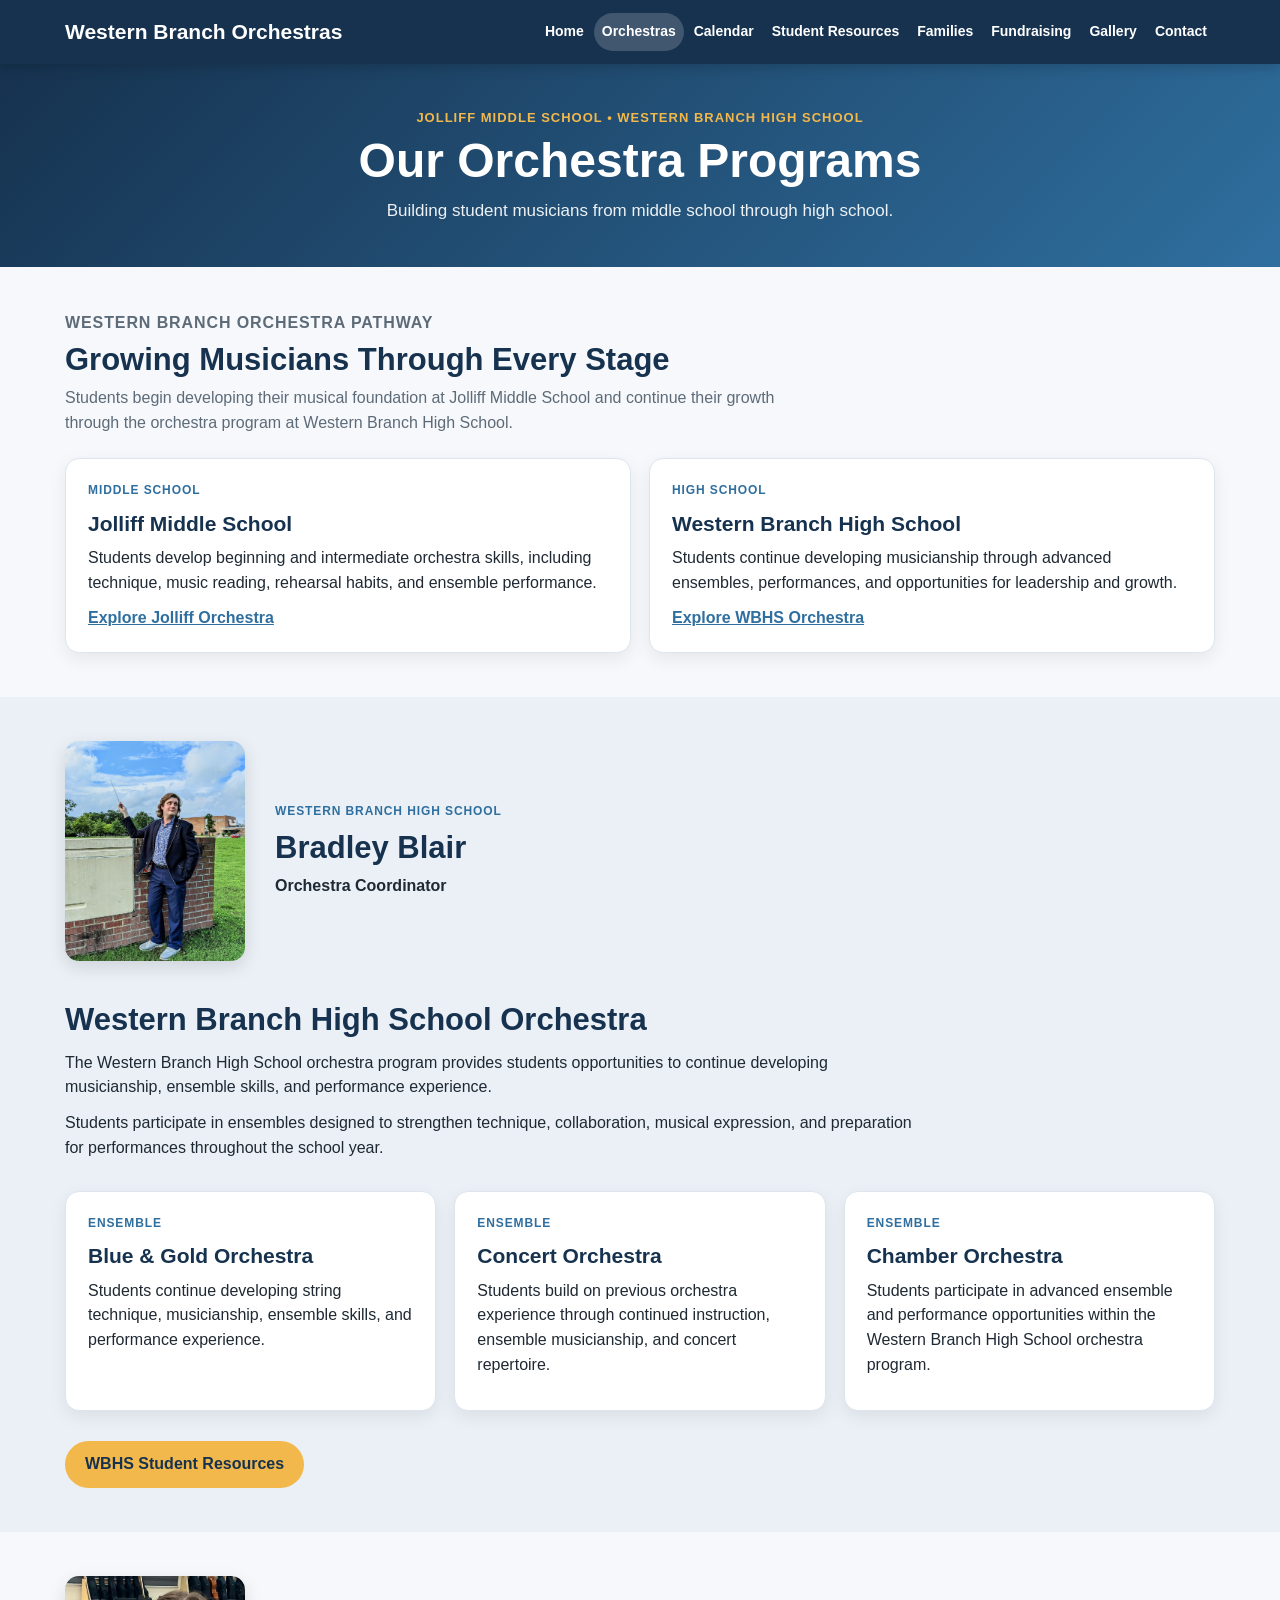
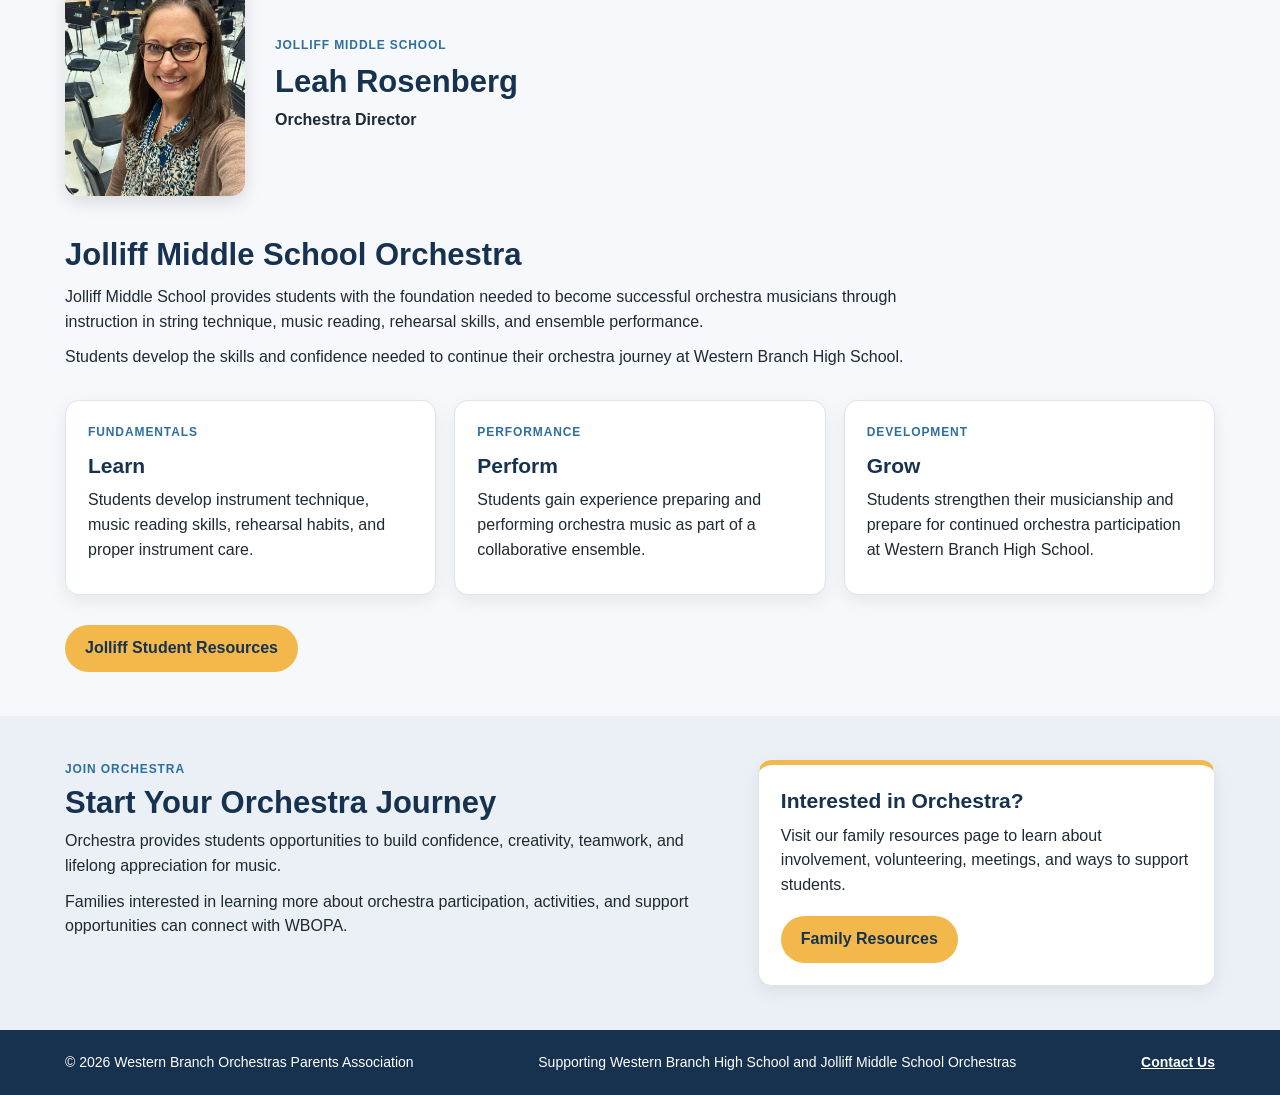
==== commit 164f1947: "Update Students link to Student Resources" ====
--- a/about.html
+++ b/about.html
@@ -49,7 +49,7 @@
 <li><a href="index.html">Home</a></li>
 <li><a class="active" href="about.html">Orchestras</a></li>
 <li><a href="calendar.html">Calendar</a></li>
-<li><a href="students.html">Students</a></li>
+<li><a href="students.html">Student Resources</a></li>
 <li><a href="parents.html">Families</a></li>
 <li><a href="fundraising.html">Fundraising</a></li>
 <li><a href="gallery.html">Gallery</a></li>
--- a/css/style.css
+++ b/css/style.css
@@ -1228,3 +1228,137 @@
   }
 
 }
+/* ========================================
+   CALENDAR ENHANCEMENTS
+======================================== */
+
+.next-event-box {
+  background: var(--white);
+  padding: 28px;
+  border-radius: var(--radius);
+  border-top: 5px solid var(--gold);
+  box-shadow: var(--shadow);
+}
+
+.next-event-box h2 {
+  color: var(--navy);
+  margin-bottom: 8px;
+}
+
+.next-event-box h3 {
+  color: var(--blue);
+  font-size: 24px;
+  margin-bottom: 8px;
+}
+
+.event-type {
+  display: inline-block;
+  background: var(--navy);
+  color: var(--white);
+  padding: 4px 12px;
+  border-radius: 999px;
+  font-size: 12px;
+  font-weight: 800;
+  text-transform: uppercase;
+  letter-spacing: .5px;
+}
+
+.calendar-divider {
+  width: 70px;
+  height: 4px;
+  background: var(--gold);
+  border-radius: 10px;
+  margin: 12px 0 18px;
+}
+
+.coming-soon-box {
+  background: var(--white);
+  padding: 26px;
+  border-radius: var(--radius);
+  box-shadow: var(--shadow);
+  border: 1px solid var(--border);
+}
+
+.coming-soon-box h3 {
+  color: var(--navy);
+  margin-bottom: 10px;
+}
+
+
+
+/* ========================================
+   ACCESSIBILITY IMPROVEMENTS
+======================================== */
+
+a:focus,
+button:focus,
+input:focus,
+textarea:focus,
+select:focus {
+  outline: 3px solid rgba(242, 184, 75, .45);
+  outline-offset: 2px;
+}
+
+
+
+/* ========================================
+   NEW CONTENT COMPONENTS
+======================================== */
+
+.info-box a.button {
+  margin-top: 8px;
+}
+
+.card .button,
+.info-box .button {
+  margin-top: 8px;
+}
+
+
+.section-action {
+  margin-top: 30px;
+}
+
+
+.gallery-item img {
+  transition: transform .25s ease;
+}
+
+
+@media (hover: hover) and (pointer: fine) {
+
+  .gallery-item:hover img {
+    transform: scale(1.03);
+  }
+
+  .info-box:hover {
+    box-shadow: var(--shadow-hover);
+  }
+
+}
+
+
+
+/* ========================================
+   MOBILE FINAL ADJUSTMENTS
+======================================== */
+
+@media (max-width: 600px) {
+
+  .next-event-box {
+    padding: 18px;
+  }
+
+  .next-event-box h3 {
+    font-size: 20px;
+  }
+
+  .event-type {
+    font-size: 11px;
+  }
+
+  .coming-soon-box {
+    padding: 18px;
+  }
+
+}
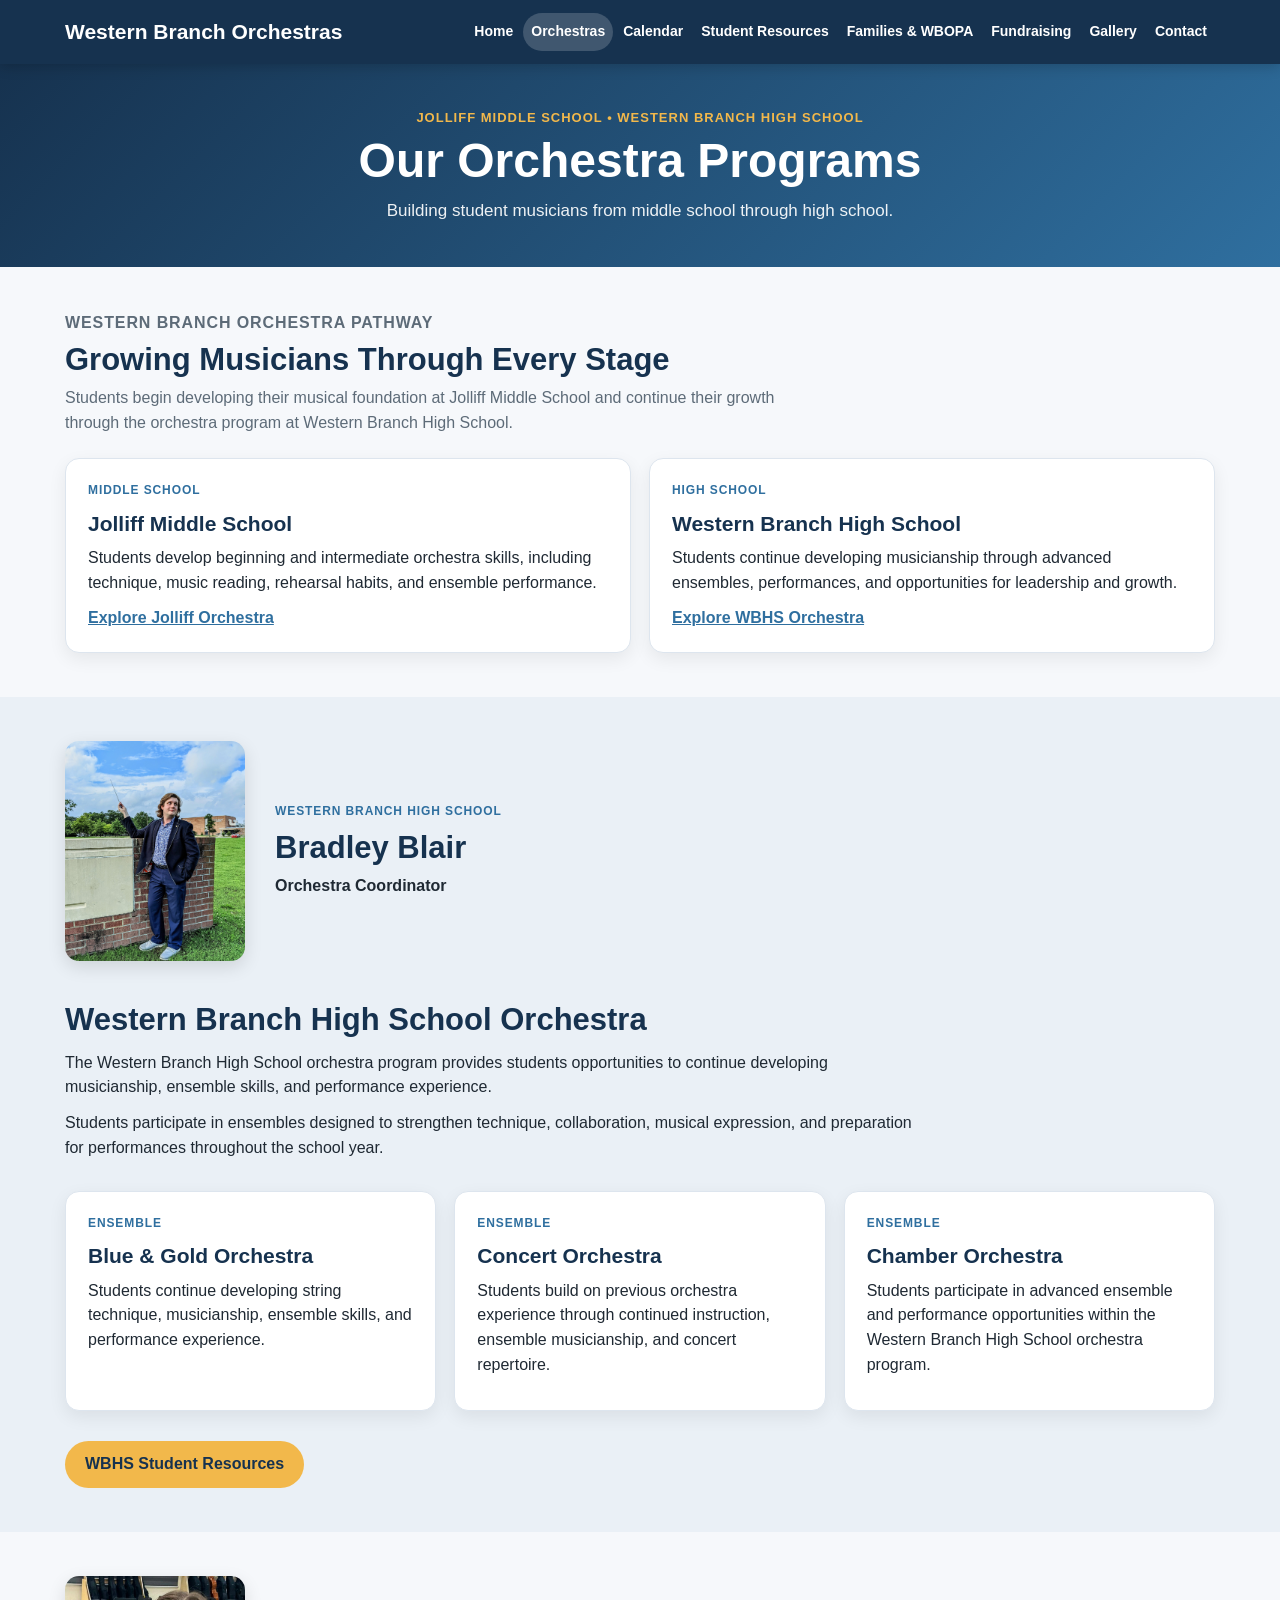
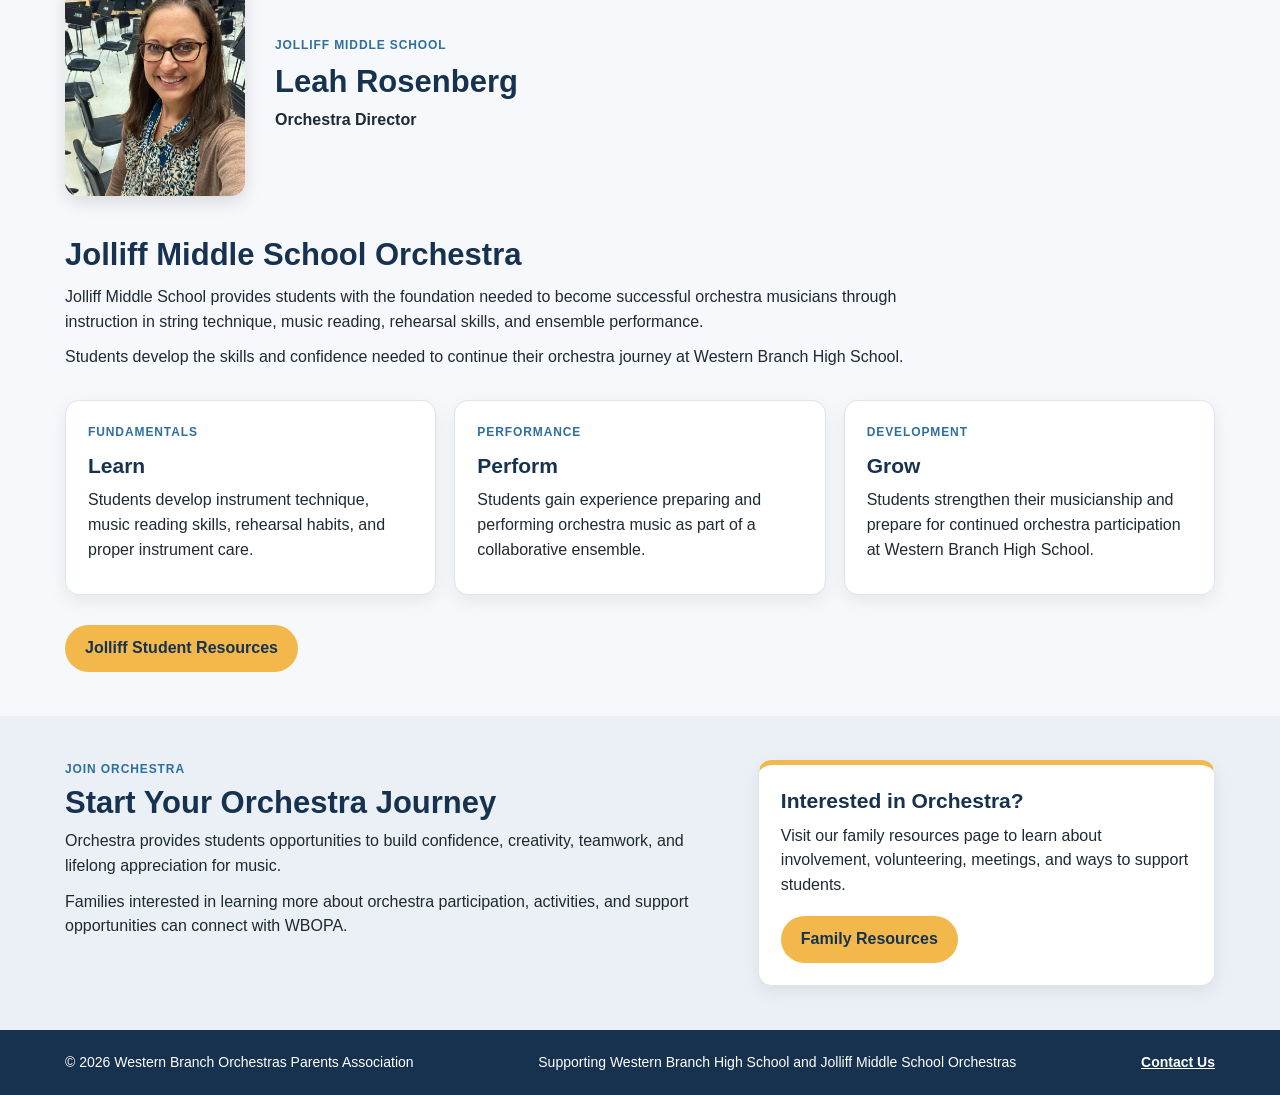
==== commit ab7e2e05: "Update Families link to include 'WBOPA'" ====
--- a/about.html
+++ b/about.html
@@ -50,7 +50,7 @@
 <li><a class="active" href="about.html">Orchestras</a></li>
 <li><a href="calendar.html">Calendar</a></li>
 <li><a href="students.html">Student Resources</a></li>
-<li><a href="parents.html">Families</a></li>
+<li><a href="parents.html">Families &amp; WBOPA</a></li>
 <li><a href="fundraising.html">Fundraising</a></li>
 <li><a href="gallery.html">Gallery</a></li>
 <li><a href="contact.html">Contact</a></li>
